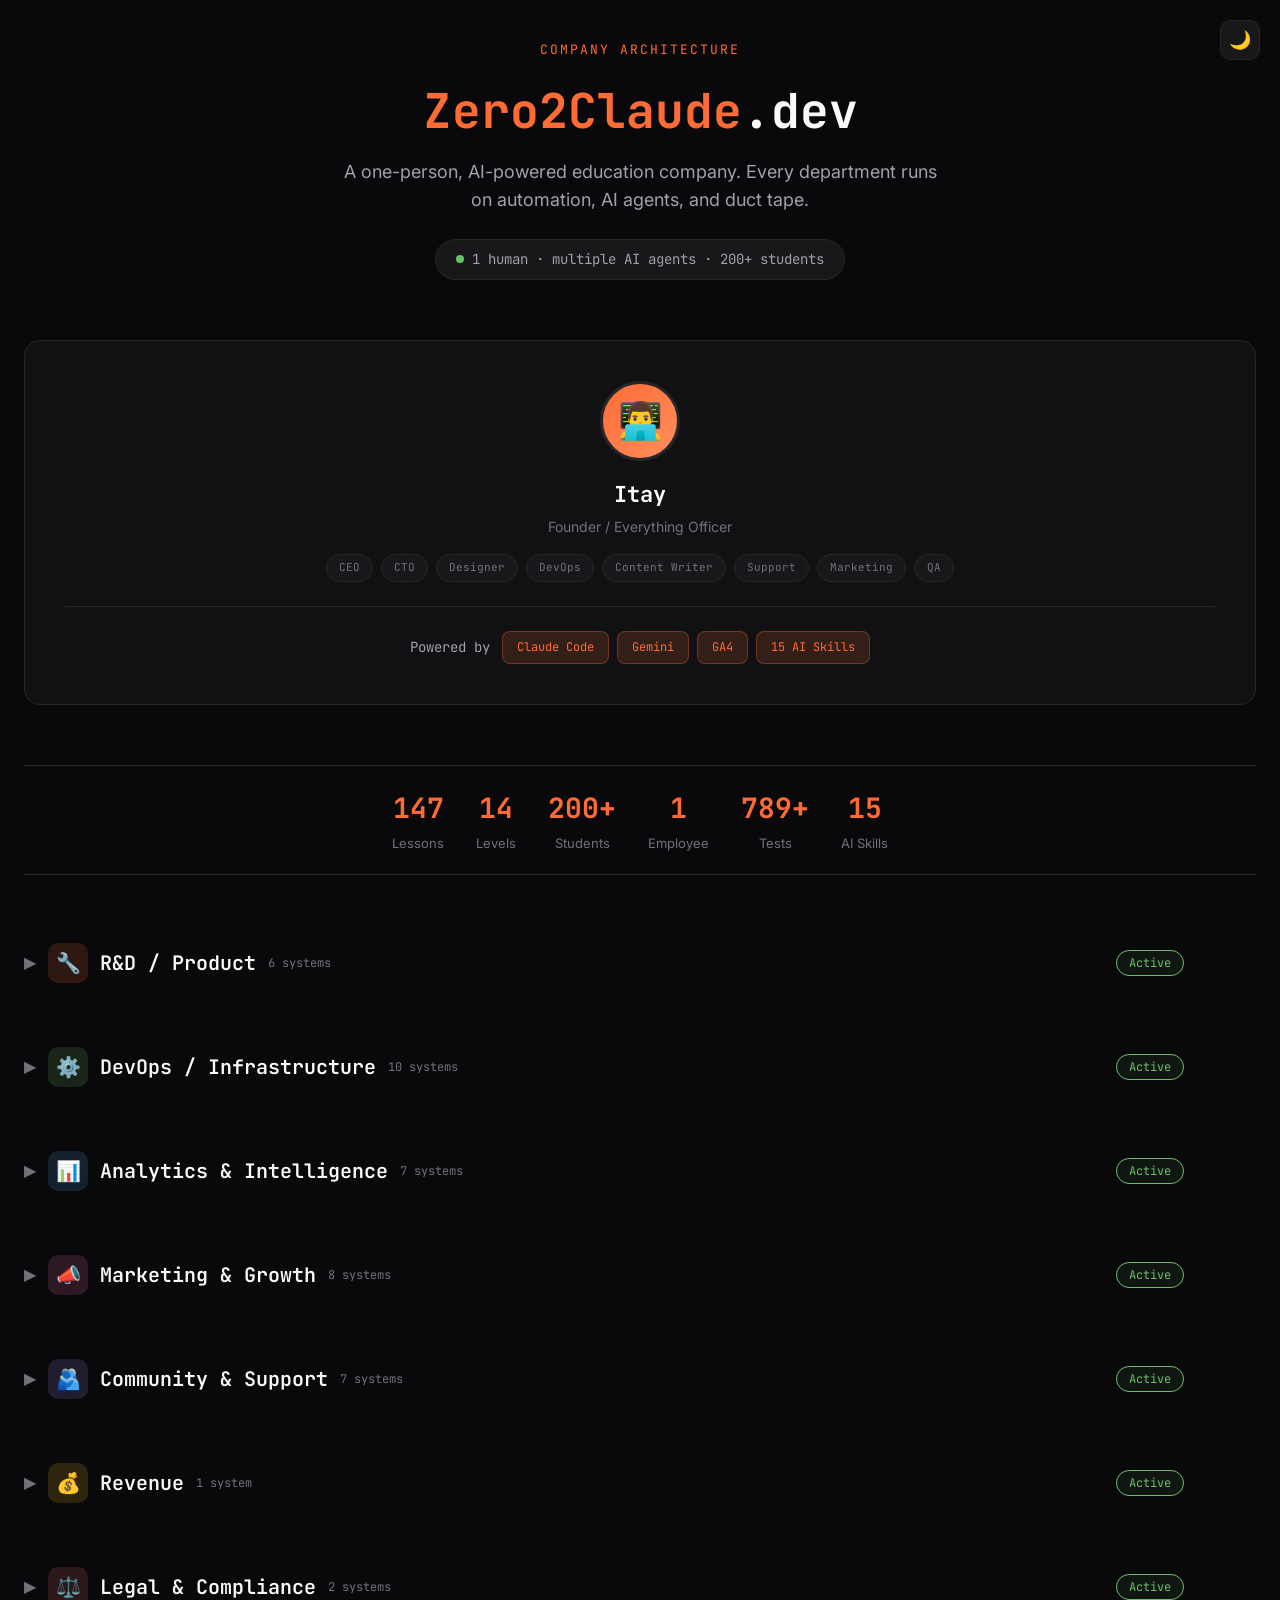
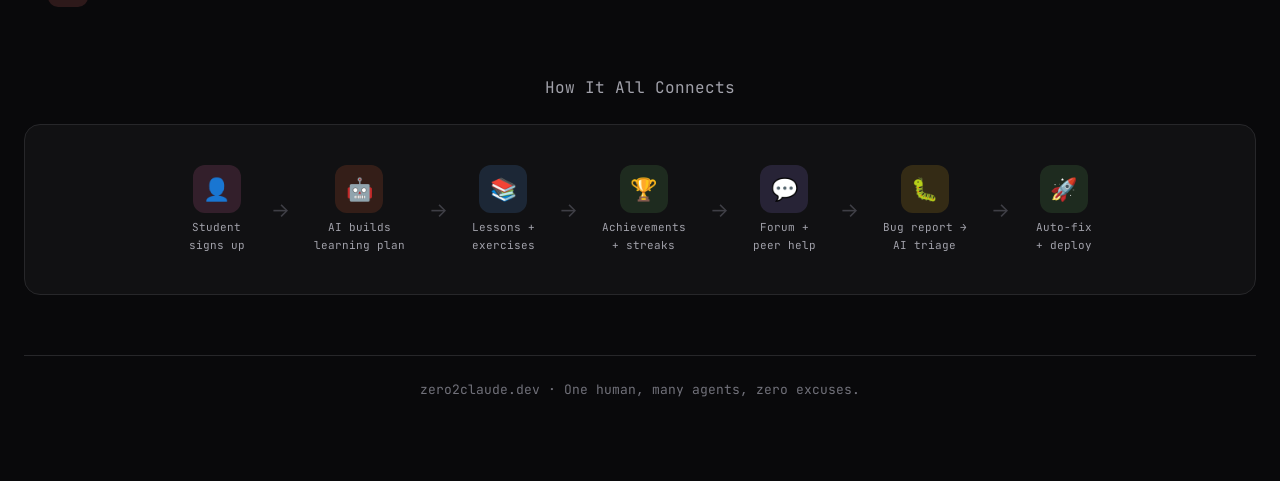
==== index.html @ 2f243360 "Add social share OG image and meta tags 1200x630 dark-themed OG image showing company stats (147 les" ====
<!DOCTYPE html>
<html lang="en">
<head>
<meta charset="UTF-8">
<meta name="viewport" content="width=device-width, initial-scale=1.0">
<title>Zero2Claude — One-Man AI Company</title>
<meta name="description" content="A one-person, AI-powered education company. 7 departments, 15 AI skills, 147 lessons, 200+ students — all run by one human and multiple AI agents.">

<!-- Open Graph -->
<meta property="og:type" content="website">
<meta property="og:title" content="Zero2Claude.dev — One-Man AI Company">
<meta property="og:description" content="7 departments, 15 AI skills, 147 lessons, 200+ students — all run by one human and multiple AI agents.">
<meta property="og:image" content="https://team.zero2claude.dev/shared/og-image.png">
<meta property="og:url" content="https://team.zero2claude.dev">

<!-- Twitter Card -->
<meta name="twitter:card" content="summary_large_image">
<meta name="twitter:title" content="Zero2Claude.dev — One-Man AI Company">
<meta name="twitter:description" content="7 departments, 15 AI skills, 147 lessons, 200+ students — all run by one human and multiple AI agents.">
<meta name="twitter:image" content="https://team.zero2claude.dev/shared/og-image.png">
<link rel="stylesheet" href="shared/style.css">
<style>
  /* ── Header ── */
  .header {
    text-align: center;
    margin-bottom: 60px;
  }

  .header-label {
    font-family: 'JetBrains Mono', monospace;
    font-size: 13px;
    color: var(--orange);
    letter-spacing: 2px;
    text-transform: uppercase;
    margin-bottom: 12px;
  }

  .header h1 {
    font-family: 'JetBrains Mono', monospace;
    font-size: clamp(28px, 5vw, 48px);
    font-weight: 700;
    margin-bottom: 8px;
  }

  .header h1 span { color: var(--orange); }

  .header .subtitle {
    font-size: 18px;
    color: var(--text-muted);
    max-width: 600px;
    margin: 0 auto 24px;
  }

  .header .tagline {
    display: inline-flex;
    align-items: center;
    gap: 8px;
    background: var(--card);
    border: 1px solid var(--border);
    border-radius: 100px;
    padding: 8px 20px;
    font-family: 'JetBrains Mono', monospace;
    font-size: 14px;
    color: var(--text-muted);
  }

  .header .tagline .dot {
    width: 8px;
    height: 8px;
    border-radius: 50%;
    background: var(--green);
    animation: pulse-dot 2s ease-in-out infinite;
  }

  @keyframes pulse-dot {
    0%, 100% { opacity: 1; }
    50% { opacity: 0.4; }
  }

  /* ── Stats Bar ── */
  .stats-bar {
    display: flex;
    justify-content: center;
    gap: 32px;
    flex-wrap: wrap;
    margin-bottom: 60px;
    padding: 20px 0;
    border-top: 1px solid var(--border);
    border-bottom: 1px solid var(--border);
  }

  .stat { text-align: center; }

  .stat-value {
    font-family: 'JetBrains Mono', monospace;
    font-size: 28px;
    font-weight: 700;
    color: var(--orange);
  }

  .stat-label {
    font-size: 13px;
    color: var(--text-dim);
    margin-top: 2px;
  }

  /* ── Org Sections ── */
  .org-section { margin-bottom: 48px; }

  .section-header {
    display: flex;
    align-items: center;
    gap: 12px;
    margin-bottom: 0;
    text-decoration: none;
    color: inherit;
    padding: 8px 12px;
    margin-left: -12px;
    margin-right: -12px;
    border-radius: 12px;
    transition: background 0.2s;
    cursor: pointer;
    user-select: none;
    border: none;
    background: none;
    font-size: inherit;
    width: calc(100% + 24px);
    text-align: left;
  }

  .section-header:hover { background: var(--surface); }

  .section-header[aria-expanded="true"] { margin-bottom: 20px; }

  .section-icon {
    width: 40px;
    height: 40px;
    border-radius: 10px;
    display: flex;
    align-items: center;
    justify-content: center;
    font-size: 20px;
    flex-shrink: 0;
  }

  .section-title {
    font-family: 'JetBrains Mono', monospace;
    font-size: 20px;
    font-weight: 600;
    color: var(--text);
  }

  .section-chevron {
    font-size: 16px;
    color: var(--text-dim);
    transition: transform 0.25s ease;
    flex-shrink: 0;
  }

  .section-header[aria-expanded="true"] .section-chevron {
    transform: rotate(90deg);
  }

  .section-link {
    font-size: 12px;
    color: var(--text-dim);
    opacity: 0;
    transition: opacity 0.2s;
    text-decoration: none;
    font-family: 'JetBrains Mono', monospace;
    padding: 2px 8px;
    border-radius: 4px;
    border: 1px solid var(--border);
    flex-shrink: 0;
  }

  .section-header:hover .section-link { opacity: 1; }
  .section-link:hover { border-color: var(--border-light); color: var(--text-muted); }

  .section-status {
    margin-left: auto;
    font-size: 12px;
    font-family: 'JetBrains Mono', monospace;
    padding: 4px 12px;
    border-radius: 100px;
    border: 1px solid;
    flex-shrink: 0;
  }

  .section-count {
    font-family: 'JetBrains Mono', monospace;
    font-size: 12px;
    color: var(--text-dim);
    flex-shrink: 0;
  }

  /* ── Collapse Animation ── */
  .section-body {
    overflow: hidden;
    transition: max-height 0.35s ease, opacity 0.25s ease;
    max-height: 3000px;
    opacity: 1;
  }

  .section-body.collapsed {
    max-height: 0;
    opacity: 0;
  }

  /* ── Theme Toggle ── */
  .theme-toggle {
    position: fixed;
    top: 20px;
    right: 20px;
    width: 40px;
    height: 40px;
    border-radius: 10px;
    border: 1px solid var(--border);
    background: var(--card);
    color: var(--text-muted);
    font-size: 18px;
    cursor: pointer;
    display: flex;
    align-items: center;
    justify-content: center;
    transition: border-color 0.2s, background 0.2s;
    z-index: 100;
  }

  .theme-toggle:hover {
    border-color: var(--border-light);
    background: var(--card-hover);
  }

  /* ── Flow Diagram ── */
  .flow-section { margin: 60px 0; }

  .flow-title {
    font-family: 'JetBrains Mono', monospace;
    font-size: 16px;
    color: var(--text-muted);
    text-align: center;
    margin-bottom: 24px;
  }

  .flow-diagram {
    display: flex;
    align-items: center;
    justify-content: center;
    gap: 0;
    flex-wrap: wrap;
    padding: 24px;
    background: var(--surface);
    border: 1px solid var(--border);
    border-radius: 16px;
  }

  .flow-node {
    display: flex;
    flex-direction: column;
    align-items: center;
    gap: 6px;
    padding: 16px 20px;
    min-width: 100px;
  }

  .flow-node-icon {
    width: 48px;
    height: 48px;
    border-radius: 12px;
    display: flex;
    align-items: center;
    justify-content: center;
    font-size: 22px;
  }

  .flow-node-label {
    font-family: 'JetBrains Mono', monospace;
    font-size: 11px;
    color: var(--text-muted);
    text-align: center;
  }

  .flow-arrow {
    font-size: 20px;
    color: var(--border-light);
    padding: 0 4px;
  }

  /* ── CEO Section ── */
  .ceo-section {
    text-align: center;
    margin-bottom: 60px;
    padding: 40px;
    background: var(--surface);
    border: 1px solid var(--border);
    border-radius: 16px;
    position: relative;
  }

  .ceo-avatar {
    width: 80px;
    height: 80px;
    border-radius: 50%;
    background: linear-gradient(135deg, var(--orange), #FF8F5E);
    display: flex;
    align-items: center;
    justify-content: center;
    font-size: 36px;
    margin: 0 auto 16px;
    border: 3px solid var(--border);
  }

  .ceo-name {
    font-family: 'JetBrains Mono', monospace;
    font-size: 22px;
    font-weight: 700;
    margin-bottom: 4px;
  }

  .ceo-roles {
    display: flex;
    flex-wrap: wrap;
    justify-content: center;
    gap: 8px;
    margin-top: 16px;
  }

  .ceo-role {
    font-family: 'JetBrains Mono', monospace;
    font-size: 11px;
    padding: 4px 12px;
    border-radius: 100px;
    border: 1px solid var(--border);
    color: var(--text-dim);
    background: var(--card);
  }

  .ceo-plus {
    display: flex;
    align-items: center;
    justify-content: center;
    gap: 12px;
    margin-top: 24px;
    padding-top: 24px;
    border-top: 1px solid var(--border);
  }

  .ceo-plus-label {
    font-family: 'JetBrains Mono', monospace;
    font-size: 14px;
    color: var(--text-muted);
  }

  .ai-stack { display: flex; gap: 8px; }

  .ai-chip {
    font-family: 'JetBrains Mono', monospace;
    font-size: 12px;
    padding: 6px 14px;
    border-radius: 8px;
    background: var(--orange-glow);
    color: var(--orange);
    border: 1px solid rgba(255, 107, 53, 0.3);
  }

  /* ── Responsive ── */
  @media (max-width: 640px) {
    .container { padding: 24px 16px 60px; }
    .stats-bar { gap: 20px; }
    .stat-value { font-size: 22px; }
    .flow-diagram { flex-direction: column; }
    .flow-arrow { transform: rotate(90deg); }
    .ceo-roles { gap: 6px; }
  }
</style>
</head>
<body>
<button class="theme-toggle" id="themeToggle" title="Toggle light/dark mode">🌙</button>
<div class="container">

  <!-- Header -->
  <div class="header">
    <div class="header-label">Company Architecture</div>
    <h1><span>Zero2Claude</span>.dev</h1>
    <p class="subtitle">A one-person, AI-powered education company. Every department runs on automation, AI agents, and duct tape.</p>
    <div class="tagline">
      <span class="dot"></span>
      1 human &middot; multiple AI agents &middot; 200+ students
    </div>
  </div>

  <!-- CEO -->
  <div class="ceo-section">
    <div class="ceo-avatar">👨‍💻</div>
    <div class="ceo-name">Itay</div>
    <div style="color: var(--text-dim); font-size: 14px;">Founder / Everything Officer</div>
    <div class="ceo-roles">
      <span class="ceo-role">CEO</span>
      <span class="ceo-role">CTO</span>
      <span class="ceo-role">Designer</span>
      <span class="ceo-role">DevOps</span>
      <span class="ceo-role">Content Writer</span>
      <span class="ceo-role">Support</span>
      <span class="ceo-role">Marketing</span>
      <span class="ceo-role">QA</span>
    </div>
    <div class="ceo-plus">
      <span class="ceo-plus-label">Powered by</span>
      <div class="ai-stack">
        <span class="ai-chip">Claude Code</span>
        <span class="ai-chip">Gemini</span>
        <span class="ai-chip">GA4</span>
        <span class="ai-chip">15 AI Skills</span>
      </div>
    </div>
  </div>

  <!-- Stats -->
  <div class="stats-bar">
    <div class="stat">
      <div class="stat-value">147</div>
      <div class="stat-label">Lessons</div>
    </div>
    <div class="stat">
      <div class="stat-value">14</div>
      <div class="stat-label">Levels</div>
    </div>
    <div class="stat">
      <div class="stat-value">200+</div>
      <div class="stat-label">Students</div>
    </div>
    <div class="stat">
      <div class="stat-value">1</div>
      <div class="stat-label">Employee</div>
    </div>
    <div class="stat">
      <div class="stat-value">789+</div>
      <div class="stat-label">Tests</div>
    </div>
    <div class="stat">
      <div class="stat-value">15</div>
      <div class="stat-label">AI Skills</div>
    </div>
  </div>

  <!-- ═══════════════════════════════════════ -->
  <!-- R&D / Product -->
  <!-- ═══════════════════════════════════════ -->
  <div class="org-section">
    <button class="section-header" aria-expanded="false" data-target="rnd-body">
      <span class="section-chevron">&#9654;</span>
      <div class="section-icon" style="background: var(--orange-glow);">🔧</div>
      <div class="section-title">R&D / Product</div>
      <span class="section-count">6 systems</span>
      <span class="section-status status-active">Active</span>
      <a href="rnd/" class="section-link" onclick="event.stopPropagation()">Open &rarr;</a>
    </button>
    <div class="section-body collapsed" id="rnd-body">
    <div class="cards">
      <div class="card">
        <div class="card-header">
          <span class="card-emoji">📚</span>
          <span class="card-name">Curriculum Engine</span>
          <span class="card-badge badge-manual">Manual + AI</span>
        </div>
        <div class="card-desc">147 lessons across 14 levels. JSON-driven content with 10 interactive section types. Content authored manually, structured by AI.</div>
        <div class="card-stack">
          <span class="chip">React 18</span>
          <span class="chip">TypeScript</span>
          <span class="chip">Vite</span>
        </div>
      </div>
      <div class="card">
        <div class="card-header">
          <span class="card-emoji">🤖</span>
          <span class="card-name">AI Onboarding</span>
          <span class="card-badge badge-ai">AI</span>
        </div>
        <div class="card-desc">Personalized learning plans generated by Claude or Gemini. Students describe their background, AI builds a custom path through the curriculum.</div>
        <div class="card-stack">
          <span class="chip">Anthropic API</span>
          <span class="chip">Gemini API</span>
        </div>
      </div>
      <div class="card">
        <div class="card-header">
          <span class="card-emoji">🎨</span>
          <span class="card-name">AI Palette Generator</span>
          <span class="card-badge badge-ai">AI</span>
        </div>
        <div class="card-desc">Admin describes a theme, AI generates a full 14-token color palette for both dark and light modes. Stored in DB, selectable by users.</div>
        <div class="card-stack">
          <span class="chip">Anthropic</span>
          <span class="chip">Gemini</span>
        </div>
      </div>
      <div class="card">
        <div class="card-header">
          <span class="card-emoji">🗣️</span>
          <span class="card-name">Text-to-Speech</span>
          <span class="card-badge badge-auto">Auto</span>
        </div>
        <div class="card-desc">Browser SpeechSynthesis reads lesson content aloud. Admin-configurable voice, rate, pitch. Zero backend cost.</div>
        <div class="card-stack">
          <span class="chip">Web Speech API</span>
        </div>
      </div>
      <div class="card">
        <div class="card-header">
          <span class="card-emoji">💬</span>
          <span class="card-name">Community Forum</span>
          <span class="card-badge badge-auto">Auto-moderated</span>
        </div>
        <div class="card-desc">Discussion categories, threads, replies, voting, full-text search, image attachments. Content moderation pipeline on all user input.</div>
        <div class="card-stack">
          <span class="chip">PostgreSQL tsvector</span>
          <span class="chip">Socket.IO</span>
        </div>
      </div>
      <div class="card">
        <div class="card-header">
          <span class="card-emoji">🤝</span>
          <span class="card-name">Peer Help</span>
          <span class="card-badge badge-auto">Auto-moderated</span>
        </div>
        <div class="card-desc">Real-time help system. Students request help on specific lessons, peers respond via Socket.IO chat. Dual moderation pipeline.</div>
        <div class="card-stack">
          <span class="chip">Socket.IO</span>
          <span class="chip">Content Moderation</span>
        </div>
      </div>
    </div>
    </div>
  </div>

  <!-- ═══════════════════════════════════════ -->
  <!-- DevOps / Infrastructure -->
  <!-- ═══════════════════════════════════════ -->
  <div class="org-section">
    <button class="section-header" aria-expanded="false" data-target="devops-body">
      <span class="section-chevron">&#9654;</span>
      <div class="section-icon" style="background: rgba(106, 191, 105, 0.15);">⚙️</div>
      <div class="section-title">DevOps / Infrastructure</div>
      <span class="section-count">10 systems</span>
      <span class="section-status status-active">Active</span>
      <a href="devops/" class="section-link" onclick="event.stopPropagation()">Open &rarr;</a>
    </button>
    <div class="section-body collapsed" id="devops-body">
    <div class="cards">
      <div class="card">
        <div class="card-header">
          <span class="card-emoji">🚀</span>
          <span class="card-name">Auto-Deploy Pipeline</span>
          <span class="card-badge badge-auto">Auto</span>
        </div>
        <div class="card-desc">Push to main auto-deploys frontend (static CDN) and backend (web service). Feature branches deploy to staging on Render.</div>
        <div class="card-stack">
          <span class="chip">Render</span>
          <span class="chip">Git push</span>
        </div>
      </div>
      <div class="card">
        <div class="card-header">
          <span class="card-emoji">🔍</span>
          <span class="card-name">Triage Agent</span>
          <span class="card-badge badge-ai">AI Agent</span>
        </div>
        <div class="card-desc">Autonomous agent polls GitHub issues hourly. Spawns Claude Code to investigate bugs, creates fix branches + draft PRs, closes invalid issues.</div>
        <div class="card-stack">
          <span class="chip">Claude Agent SDK</span>
          <span class="chip">launchd</span>
          <span class="chip">GitHub API</span>
        </div>
      </div>
      <div class="card">
        <div class="card-header">
          <span class="card-emoji">🛡️</span>
          <span class="card-name">Maintenance Detection</span>
          <span class="card-badge badge-auto">Auto</span>
        </div>
        <div class="card-desc">4-state health machine (healthy/suspicious/down/recovering). Heartbeat polling, exponential backoff, auto-recovery confirmation.</div>
        <div class="card-stack">
          <span class="chip">State Machine</span>
          <span class="chip">Admin Toggle</span>
        </div>
      </div>
      <div class="card">
        <div class="card-header">
          <span class="card-emoji">🧪</span>
          <span class="card-name">Test Suite</span>
          <span class="card-badge badge-auto">CI</span>
        </div>
        <div class="card-desc">789+ tests across frontend (Vitest/jsdom) and backend (supertest). Lesson validation, components, API endpoints, forum, admin.</div>
        <div class="card-stack">
          <span class="chip">Vitest</span>
          <span class="chip">supertest</span>
        </div>
      </div>
      <div class="card">
        <div class="card-header">
          <span class="card-emoji">🔐</span>
          <span class="card-name">Security Layer</span>
          <span class="card-badge badge-auto">Auto</span>
        </div>
        <div class="card-desc">Prompt injection guards, HTML sanitization, content moderation (profanity + link spam), CSS validation, input size limits via Zod.</div>
        <div class="card-stack">
          <span class="chip">Zod</span>
          <span class="chip">sanitizeForPrompt</span>
          <span class="chip">moderateContent</span>
        </div>
      </div>
      <div class="card">
        <div class="card-header">
          <span class="card-emoji">🩺</span>
          <span class="card-name">Status Check Agent</span>
          <span class="card-badge badge-ai">AI Skill</span>
        </div>
        <div class="card-desc">Quick 10-second production health probe. Curl-based endpoint checks, error count, last deploy status. Traffic light verdict.</div>
        <div class="card-stack">
          <span class="chip">/devops-status</span>
          <span class="chip">Quick</span>
          <span class="chip">Probes</span>
        </div>
      </div>
      <div class="card">
        <div class="card-header">
          <span class="card-emoji">🚑</span>
          <span class="card-name">Incident Agent</span>
          <span class="card-badge badge-ai">AI Skill</span>
        </div>
        <div class="card-desc">Traces production errors from logs through code to root cause. Classifies severity, identifies the breaking commit, proposes or implements fixes.</div>
        <div class="card-stack">
          <span class="chip">/devops-incident</span>
          <span class="chip">--fix</span>
          <span class="chip">Root cause</span>
        </div>
      </div>
      <div class="card">
        <div class="card-header">
          <span class="card-emoji">📦</span>
          <span class="card-name">Deploy Agent</span>
          <span class="card-badge badge-ai">AI Skill</span>
        </div>
        <div class="card-desc">Pre-deploy safety checklist, post-deploy verification, and rollback guidance. Checks tests, schema migrations, env vars, and breaking changes.</div>
        <div class="card-stack">
          <span class="chip">/devops-deploy</span>
          <span class="chip">Checklist</span>
          <span class="chip">Rollback</span>
        </div>
      </div>
      <div class="card" style="border-style: dashed;">
        <div class="card-header">
          <span class="card-emoji">🚨</span>
          <span class="card-name">Error Monitoring</span>
          <span class="card-badge badge-todo">Missing</span>
        </div>
        <div class="card-desc">No Sentry or equivalent. Frontend crashes in production go undetected unless a student reports via forum or GitHub issue.</div>
        <div class="card-stack">
          <span class="chip">Sentry?</span>
          <span class="chip">LogRocket?</span>
        </div>
      </div>
      <div class="card" style="border-style: dashed;">
        <div class="card-header">
          <span class="card-emoji">📡</span>
          <span class="card-name">Uptime Monitoring</span>
          <span class="card-badge badge-todo">Missing</span>
        </div>
        <div class="card-desc">No external uptime monitor. Maintenance page detects outages reactively. No proactive alerts, no status page.</div>
        <div class="card-stack">
          <span class="chip">UptimeRobot?</span>
          <span class="chip">Checkly?</span>
        </div>
      </div>
    </div>
    </div>
  </div>

  <!-- ═══════════════════════════════════════ -->
  <!-- Analytics & Intelligence -->
  <!-- ═══════════════════════════════════════ -->
  <div class="org-section">
    <button class="section-header" aria-expanded="false" data-target="analytics-body">
      <span class="section-chevron">&#9654;</span>
      <div class="section-icon" style="background: rgba(96, 165, 250, 0.15);">📊</div>
      <div class="section-title">Analytics & Intelligence</div>
      <span class="section-count">7 systems</span>
      <span class="section-status status-active">Active</span>
      <a href="analytics/" class="section-link" onclick="event.stopPropagation()">Open &rarr;</a>
    </button>
    <div class="section-body collapsed" id="analytics-body">
    <div class="cards">
      <div class="card">
        <div class="card-header">
          <span class="card-emoji">📈</span>
          <span class="card-name">Google Analytics 4</span>
          <span class="card-badge badge-auto">Auto</span>
        </div>
        <div class="card-desc">Page views, forum events (thread create, reply, vote, search), custom GTM tags/triggers. Traffic-level analytics.</div>
        <div class="card-stack">
          <span class="chip">GA4</span>
          <span class="chip">GTM</span>
          <span class="chip">dataLayer</span>
        </div>
      </div>
      <div class="card">
        <div class="card-header">
          <span class="card-emoji">🏆</span>
          <span class="card-name">Achievement Tracking</span>
          <span class="card-badge badge-auto">Auto</span>
        </div>
        <div class="card-desc">16 server-computed achievements (milestones, streaks, speed). Toast notifications on unlock. Progress stats on dashboard.</div>
        <div class="card-stack">
          <span class="chip">PostgreSQL</span>
          <span class="chip">Server-side</span>
        </div>
      </div>
      <div class="card">
        <div class="card-header">
          <span class="card-emoji">📋</span>
          <span class="card-name">Admin Dashboard</span>
          <span class="card-badge badge-manual">Manual</span>
        </div>
        <div class="card-desc">Student list, progress stats, lesson management, AI onboarding usage, provider stats. Operational visibility.</div>
        <div class="card-stack">
          <span class="chip">React</span>
          <span class="chip">Admin API</span>
        </div>
      </div>
      <div class="card">
        <div class="card-header">
          <span class="card-emoji">📊</span>
          <span class="card-name">Report Agent</span>
          <span class="card-badge badge-ai">AI Skill</span>
        </div>
        <div class="card-desc">Generates student metrics reports by querying production PostgreSQL. Progress rates, retention, streaks, forum activity, AI onboarding adoption.</div>
        <div class="card-stack">
          <span class="chip">/analytics-report</span>
          <span class="chip">SQL</span>
          <span class="chip">Weekly</span>
        </div>
      </div>
      <div class="card">
        <div class="card-header">
          <span class="card-emoji">🔎</span>
          <span class="card-name">GA4 Audit Agent</span>
          <span class="card-badge badge-ai">AI Skill</span>
        </div>
        <div class="card-desc">Audits GA4 event tracking across codebase vs GTM container. Identifies orphaned events, generates event catalog, syncs GTM config.</div>
        <div class="card-stack">
          <span class="chip">/analytics-ga4</span>
          <span class="chip">GTM</span>
          <span class="chip">Audit</span>
        </div>
      </div>
      <div class="card" style="border-style: dashed;">
        <div class="card-header">
          <span class="card-emoji">🔬</span>
          <span class="card-name">Product Analytics</span>
          <span class="card-badge badge-todo">Missing</span>
        </div>
        <div class="card-desc">No funnel analysis, no cohort tracking, no drop-off detection. Can't answer "where do students stop?" GA4 is weak for product behavior.</div>
        <div class="card-stack">
          <span class="chip">PostHog?</span>
          <span class="chip">Mixpanel?</span>
        </div>
      </div>
      <div class="card" style="border-style: dashed;">
        <div class="card-header">
          <span class="card-emoji">🧪</span>
          <span class="card-name">A/B Testing</span>
          <span class="card-badge badge-todo">Missing</span>
        </div>
        <div class="card-desc">No framework for testing onboarding flows, lesson formats, or engagement experiments.</div>
        <div class="card-stack">
          <span class="chip">PostHog?</span>
          <span class="chip">GrowthBook?</span>
        </div>
      </div>
    </div>
    </div>
  </div>

  <!-- ═══════════════════════════════════════ -->
  <!-- Marketing & Growth -->
  <!-- ═══════════════════════════════════════ -->
  <div class="org-section">
    <button class="section-header" aria-expanded="false" data-target="marketing-body">
      <span class="section-chevron">&#9654;</span>
      <div class="section-icon" style="background: rgba(244, 114, 182, 0.15);">📣</div>
      <div class="section-title">Marketing & Growth</div>
      <span class="section-count">8 systems</span>
      <span class="section-status status-active">Active</span>
      <a href="marketing/" class="section-link" onclick="event.stopPropagation()">Open &rarr;</a>
    </button>
    <div class="section-body collapsed" id="marketing-body">
    <div class="cards">
      <div class="card">
        <div class="card-header">
          <span class="card-emoji">🌐</span>
          <span class="card-name">Landing Page</span>
          <span class="card-badge badge-ai">AI-Managed</span>
        </div>
        <div class="card-desc">about.zero2claude.dev — static marketing site with level overview, feature highlights, and registration CTA.</div>
        <div class="card-stack">
          <span class="chip">HTML/CSS/JS</span>
          <span class="chip">Render Static</span>
        </div>
      </div>
      <div class="card">
        <div class="card-header">
          <span class="card-emoji">🐦</span>
          <span class="card-name">Social Channels</span>
          <span class="card-badge badge-ai">AI-Drafted</span>
        </div>
        <div class="card-desc">LinkedIn and Twitter/X presence. Manual posting, no automation, no scheduling tool.</div>
        <div class="card-stack">
          <span class="chip">LinkedIn</span>
          <span class="chip">Twitter/X</span>
        </div>
      </div>
      <div class="card">
        <div class="card-header">
          <span class="card-emoji">🔍</span>
          <span class="card-name">SEO Agent</span>
          <span class="card-badge badge-ai">AI Skill</span>
        </div>
        <div class="card-desc">Generates sitemap.xml, meta tags, and static blog posts for organic search. Targets high-intent queries like 'what is a terminal' and 'how to use Claude Code'.</div>
        <div class="card-stack">
          <span class="chip">/marketing-seo</span>
          <span class="chip">Blog</span>
          <span class="chip">Sitemap</span>
        </div>
      </div>
      <div class="card">
        <div class="card-header">
          <span class="card-emoji">✉️</span>
          <span class="card-name">Email Agent</span>
          <span class="card-badge badge-ai">AI Skill</span>
        </div>
        <div class="card-desc">Resend-powered email campaigns: welcome drip sequences, streak reminders, re-engagement flows, and feature announcements.</div>
        <div class="card-stack">
          <span class="chip">/marketing-email</span>
          <span class="chip">Resend</span>
          <span class="chip">Drip</span>
        </div>
      </div>
      <div class="card" style="border-style: dashed;">
        <div class="card-header">
          <span class="card-emoji">✉️</span>
          <span class="card-name">Email Marketing</span>
          <span class="card-badge badge-todo">Missing</span>
        </div>
        <div class="card-desc">Collect emails at registration but never email students. No drip campaigns, no re-engagement, no streak reminders, no notifications.</div>
        <div class="card-stack">
          <span class="chip">Resend?</span>
          <span class="chip">Loops?</span>
        </div>
      </div>
      <div class="card" style="border-style: dashed;">
        <div class="card-header">
          <span class="card-emoji">🔍</span>
          <span class="card-name">SEO</span>
          <span class="card-badge badge-todo">Missing</span>
        </div>
        <div class="card-desc">No blog, no sitemap.xml, no indexable lesson previews. Organic search traffic is likely near zero.</div>
        <div class="card-stack">
          <span class="chip">Blog?</span>
          <span class="chip">Sitemap?</span>
          <span class="chip">Meta tags?</span>
        </div>
      </div>
      <div class="card" style="border-style: dashed;">
        <div class="card-header">
          <span class="card-emoji">🔗</span>
          <span class="card-name">Referral System</span>
          <span class="card-badge badge-todo">Missing</span>
        </div>
        <div class="card-desc">200 students but no mechanism for them to invite others. No shareable links, no tracking, no incentives.</div>
        <div class="card-stack">
          <span class="chip">Invite links?</span>
        </div>
      </div>
      <div class="card" style="border-style: dashed;">
        <div class="card-header">
          <span class="card-emoji">📹</span>
          <span class="card-name">Content Marketing</span>
          <span class="card-badge badge-todo">Missing</span>
        </div>
        <div class="card-desc">No YouTube, TikTok, or video content. Terminal demos are inherently visual and shareable.</div>
        <div class="card-stack">
          <span class="chip">YouTube?</span>
          <span class="chip">Shorts?</span>
        </div>
      </div>
    </div>
    </div>
  </div>

  <!-- ═══════════════════════════════════════ -->
  <!-- Community & Support -->
  <!-- ═══════════════════════════════════════ -->
  <div class="org-section">
    <button class="section-header" aria-expanded="false" data-target="community-body">
      <span class="section-chevron">&#9654;</span>
      <div class="section-icon" style="background: rgba(167, 139, 250, 0.15);">🫂</div>
      <div class="section-title">Community & Support</div>
      <span class="section-count">7 systems</span>
      <span class="section-status status-active">Active</span>
      <a href="community/" class="section-link" onclick="event.stopPropagation()">Open &rarr;</a>
    </button>
    <div class="section-body collapsed" id="community-body">
    <div class="cards">
      <div class="card">
        <div class="card-header">
          <span class="card-emoji">💬</span>
          <span class="card-name">Forum</span>
          <span class="card-badge badge-auto">Auto-moderated</span>
        </div>
        <div class="card-desc">Built-in community forum with categories, threads, voting, search. Feature requests via genie-themed wish system.</div>
        <div class="card-stack">
          <span class="chip">In-app</span>
        </div>
      </div>
      <div class="card">
        <div class="card-header">
          <span class="card-emoji">🤝</span>
          <span class="card-name">Peer Help</span>
          <span class="card-badge badge-auto">Auto</span>
        </div>
        <div class="card-desc">Real-time lesson-specific help. Students help each other via Socket.IO chat.</div>
        <div class="card-stack">
          <span class="chip">Socket.IO</span>
        </div>
      </div>
      <div class="card">
        <div class="card-header">
          <span class="card-emoji">🐛</span>
          <span class="card-name">Bug Reports</span>
          <span class="card-badge badge-ai">AI-triaged</span>
        </div>
        <div class="card-desc">Students report bugs in-app, creates GitHub Issues. Triage agent investigates, auto-fixes, emails reporter with updates.</div>
        <div class="card-stack">
          <span class="chip">GitHub Issues</span>
          <span class="chip">Claude Agent</span>
        </div>
      </div>
      <div class="card">
        <div class="card-header">
          <span class="card-emoji">🛡️</span>
          <span class="card-name">Moderation Agent</span>
          <span class="card-badge badge-ai">AI Skill</span>
        </div>
        <div class="card-desc">Reviews recent forum content for edge cases that bypass automated filters. Audits moderation rules, reports rejection rates and flagged users.</div>
        <div class="card-stack">
          <span class="chip">/community-moderate</span>
          <span class="chip">Review</span>
          <span class="chip">Audit</span>
        </div>
      </div>
      <div class="card">
        <div class="card-header">
          <span class="card-emoji">📈</span>
          <span class="card-name">Engagement Agent</span>
          <span class="card-badge badge-ai">AI Skill</span>
        </div>
        <div class="card-desc">Community health dashboard: post velocity, reply ratios, top contributors, unanswered threads. Analyzes feature requests by vote rank and theme.</div>
        <div class="card-stack">
          <span class="chip">/community-engage</span>
          <span class="chip">Health</span>
          <span class="chip">Ideas</span>
        </div>
      </div>
      <div class="card" style="border-style: dashed;">
        <div class="card-header">
          <span class="card-emoji">🎓</span>
          <span class="card-name">Certificates</span>
          <span class="card-badge badge-todo">Missing</span>
        </div>
        <div class="card-desc">No completion certificates. Students can't share achievements on LinkedIn. Free marketing left on the table.</div>
        <div class="card-stack">
          <span class="chip">PDF generation?</span>
        </div>
      </div>
      <div class="card" style="border-style: dashed;">
        <div class="card-header">
          <span class="card-emoji">⭐</span>
          <span class="card-name">Testimonials</span>
          <span class="card-badge badge-todo">Missing</span>
        </div>
        <div class="card-desc">200 students but no visible reviews or success stories. No social proof on the landing page.</div>
        <div class="card-stack">
          <span class="chip">Landing page?</span>
        </div>
      </div>
    </div>
    </div>
  </div>

  <!-- ═══════════════════════════════════════ -->
  <!-- Revenue -->
  <!-- ═══════════════════════════════════════ -->
  <div class="org-section">
    <button class="section-header" aria-expanded="false" data-target="revenue-body">
      <span class="section-chevron">&#9654;</span>
      <div class="section-icon" style="background: rgba(251, 191, 36, 0.15);">💰</div>
      <div class="section-title">Revenue</div>
      <span class="section-count">1 system</span>
      <span class="section-status status-active">Active</span>
      <a href="revenue/" class="section-link" onclick="event.stopPropagation()">Open &rarr;</a>
    </button>
    <div class="section-body collapsed" id="revenue-body">
    <div class="cards">
      <div class="card">
        <div class="card-header">
          <span class="card-emoji">☕</span>
          <span class="card-name">Buy Me a Coffee</span>
          <span class="card-badge badge-ai">AI Skill</span>
        </div>
        <div class="card-desc">AI skill handles Buy Me a Coffee integration — CTA placement at milestones, dashboard widget, landing page support section. Non-intrusive, never guilt-driven.</div>
        <div class="card-stack">
          <span class="chip">/revenue-donations</span>
          <span class="chip">BMC / Ko-fi</span>
          <span class="chip">Milestone CTAs</span>
        </div>
      </div>
    </div>
    </div>
  </div>

  <!-- ═══════════════════════════════════════ -->
  <!-- Legal -->
  <!-- ═══════════════════════════════════════ -->
  <div class="org-section">
    <button class="section-header" aria-expanded="false" data-target="legal-body">
      <span class="section-chevron">&#9654;</span>
      <div class="section-icon" style="background: rgba(248, 113, 113, 0.15);">⚖️</div>
      <div class="section-title">Legal & Compliance</div>
      <span class="section-count">2 systems</span>
      <span class="section-status status-active">Active</span>
      <a href="legal/" class="section-link" onclick="event.stopPropagation()">Open &rarr;</a>
    </button>
    <div class="section-body collapsed" id="legal-body">
    <div class="cards">
      <div class="card">
        <div class="card-header">
          <span class="card-emoji">📄</span>
          <span class="card-name">Terms of Service</span>
          <span class="card-badge badge-auto">Active</span>
        </div>
        <div class="card-desc">11 sections covering accounts, UGC, acceptable use, AI disclaimers, IP, termination, and liability. Plain language.</div>
        <div class="card-stack">
          <span class="chip">11 sections</span>
          <span class="chip">Mar 2026</span>
        </div>
      </div>
      <div class="card">
        <div class="card-header">
          <span class="card-emoji">🔒</span>
          <span class="card-name">Privacy Policy</span>
          <span class="card-badge badge-auto">Active</span>
        </div>
        <div class="card-desc">10 sections covering data collection, third-party services, cookies, storage, retention, deletion rights, and GDPR.</div>
        <div class="card-stack">
          <span class="chip">10 sections</span>
          <span class="chip">GDPR aware</span>
        </div>
      </div>
    </div>
    </div>
  </div>

  <!-- ═══════════════════════════════════════ -->
  <!-- Data Flow Diagram -->
  <!-- ═══════════════════════════════════════ -->
  <div class="flow-section">
    <div class="flow-title">How It All Connects</div>
    <div class="flow-diagram">
      <div class="flow-node">
        <div class="flow-node-icon" style="background: rgba(244, 114, 182, 0.15);">👤</div>
        <div class="flow-node-label">Student<br>signs up</div>
      </div>
      <div class="flow-arrow">→</div>
      <div class="flow-node">
        <div class="flow-node-icon" style="background: var(--orange-glow);">🤖</div>
        <div class="flow-node-label">AI builds<br>learning plan</div>
      </div>
      <div class="flow-arrow">→</div>
      <div class="flow-node">
        <div class="flow-node-icon" style="background: rgba(96, 165, 250, 0.15);">📚</div>
        <div class="flow-node-label">Lessons +<br>exercises</div>
      </div>
      <div class="flow-arrow">→</div>
      <div class="flow-node">
        <div class="flow-node-icon" style="background: rgba(106, 191, 105, 0.15);">🏆</div>
        <div class="flow-node-label">Achievements<br>+ streaks</div>
      </div>
      <div class="flow-arrow">→</div>
      <div class="flow-node">
        <div class="flow-node-icon" style="background: rgba(167, 139, 250, 0.15);">💬</div>
        <div class="flow-node-label">Forum +<br>peer help</div>
      </div>
      <div class="flow-arrow">→</div>
      <div class="flow-node">
        <div class="flow-node-icon" style="background: rgba(251, 191, 36, 0.15);">🐛</div>
        <div class="flow-node-label">Bug report →<br>AI triage</div>
      </div>
      <div class="flow-arrow">→</div>
      <div class="flow-node">
        <div class="flow-node-icon" style="background: rgba(106, 191, 105, 0.15);">🚀</div>
        <div class="flow-node-label">Auto-fix<br>+ deploy</div>
      </div>
    </div>
  </div>

  <!-- Footer -->
  <div class="footer">
    zero2claude.dev &middot; One human, many agents, zero excuses.
  </div>

</div>
<script>
  // Collapsible sections
  document.querySelectorAll('.section-header[data-target]').forEach(btn => {
    btn.addEventListener('click', () => {
      const body = document.getElementById(btn.dataset.target);
      const expanded = btn.getAttribute('aria-expanded') === 'true';
      btn.setAttribute('aria-expanded', !expanded);
      body.classList.toggle('collapsed', expanded);
    });
  });

  // Theme toggle
  const toggle = document.getElementById('themeToggle');
  const saved = localStorage.getItem('theme');
  if (saved === 'light') {
    document.documentElement.setAttribute('data-theme', 'light');
    toggle.textContent = '\u2600\uFE0F';
  }
  toggle.addEventListener('click', () => {
    const isLight = document.documentElement.getAttribute('data-theme') === 'light';
    if (isLight) {
      document.documentElement.removeAttribute('data-theme');
      toggle.textContent = '\uD83C\uDF19';
      localStorage.setItem('theme', 'dark');
    } else {
      document.documentElement.setAttribute('data-theme', 'light');
      toggle.textContent = '\u2600\uFE0F';
      localStorage.setItem('theme', 'light');
    }
  });
</script>
</body>
</html>
---- shared/style.css ----
@import url('https://fonts.googleapis.com/css2?family=JetBrains+Mono:wght@400;600;700&family=Inter:wght@400;500;600;700&display=swap');

* { margin: 0; padding: 0; box-sizing: border-box; }

:root {
  --void: #09090B;
  --surface: #111113;
  --card: #18181B;
  --card-hover: #1E1E22;
  --border: #27272A;
  --border-light: #3F3F46;
  --text: #FAFAFA;
  --text-muted: #A1A1AA;
  --text-dim: #71717A;
  --orange: #FF6B35;
  --orange-glow: rgba(255, 107, 53, 0.15);
  --green: #6ABF69;
  --blue: #60A5FA;
  --purple: #A78BFA;
  --pink: #F472B6;
  --yellow: #FBBF24;
  --cyan: #22D3EE;
  --red: #F87171;
}

[data-theme="light"] {
  --void: #F8F8FA;
  --surface: #FFFFFF;
  --card: #FFFFFF;
  --card-hover: #F4F4F5;
  --border: #E4E4E7;
  --border-light: #D4D4D8;
  --text: #18181B;
  --text-muted: #52525B;
  --text-dim: #71717A;
  --orange: #E55A2B;
  --orange-glow: rgba(229, 90, 43, 0.1);
  --green: #16A34A;
  --blue: #3B82F6;
  --purple: #8B5CF6;
  --pink: #EC4899;
  --yellow: #CA8A04;
  --cyan: #0891B2;
  --red: #DC2626;
}

body {
  background: var(--void);
  color: var(--text);
  font-family: 'Inter', system-ui, sans-serif;
  line-height: 1.6;
  min-height: 100vh;
}

a { color: inherit; text-decoration: none; }

.container {
  max-width: 1400px;
  margin: 0 auto;
  padding: 40px 24px 80px;
}

/* ── Back Link ── */
.back-link {
  display: inline-flex;
  align-items: center;
  gap: 8px;
  font-family: 'JetBrains Mono', monospace;
  font-size: 13px;
  color: var(--text-dim);
  margin-bottom: 32px;
  padding: 6px 14px;
  border-radius: 8px;
  border: 1px solid var(--border);
  background: var(--card);
  transition: border-color 0.2s, color 0.2s;
}

.back-link:hover {
  border-color: var(--border-light);
  color: var(--text-muted);
}

/* ── Department Header ── */
.dept-header {
  display: flex;
  align-items: center;
  gap: 16px;
  margin-bottom: 12px;
}

.dept-icon {
  width: 56px;
  height: 56px;
  border-radius: 14px;
  display: flex;
  align-items: center;
  justify-content: center;
  font-size: 28px;
  flex-shrink: 0;
}

.dept-title {
  font-family: 'JetBrains Mono', monospace;
  font-size: clamp(24px, 4vw, 36px);
  font-weight: 700;
}

.dept-status {
  margin-left: auto;
  font-size: 12px;
  font-family: 'JetBrains Mono', monospace;
  padding: 6px 16px;
  border-radius: 100px;
  border: 1px solid;
}

.dept-desc {
  font-size: 16px;
  color: var(--text-muted);
  max-width: 700px;
  margin-bottom: 40px;
  line-height: 1.7;
}

/* ── Status Badges ── */
.status-active { color: var(--green); border-color: rgba(106, 191, 105, 0.3); background: rgba(106, 191, 105, 0.08); }
.status-partial { color: var(--yellow); border-color: rgba(251, 191, 36, 0.3); background: rgba(251, 191, 36, 0.08); }
.status-planned { color: var(--text-dim); border-color: var(--border); background: var(--card); }
.status-missing { color: var(--red); border-color: rgba(248, 113, 113, 0.3); background: rgba(248, 113, 113, 0.08); }

/* ── Cards Grid ── */
.cards {
  display: grid;
  grid-template-columns: repeat(auto-fill, minmax(320px, 1fr));
  gap: 16px;
  margin-bottom: 48px;
}

.card {
  background: var(--card);
  border: 1px solid var(--border);
  border-radius: 12px;
  padding: 24px;
  transition: border-color 0.2s, background 0.2s;
  position: relative;
  overflow: hidden;
}

.card:hover {
  border-color: var(--border-light);
  background: var(--card-hover);
}

.card-header {
  display: flex;
  align-items: center;
  gap: 10px;
  margin-bottom: 12px;
}

.card-emoji { font-size: 24px; }

.card-name {
  font-family: 'JetBrains Mono', monospace;
  font-size: 15px;
  font-weight: 600;
}

.card-badge {
  margin-left: auto;
  font-size: 10px;
  font-family: 'JetBrains Mono', monospace;
  padding: 2px 8px;
  border-radius: 100px;
  text-transform: uppercase;
  letter-spacing: 0.5px;
}

.badge-ai { background: var(--orange-glow); color: var(--orange); border: 1px solid rgba(255, 107, 53, 0.3); }
.badge-auto { background: rgba(106, 191, 105, 0.1); color: var(--green); border: 1px solid rgba(106, 191, 105, 0.3); }
.badge-manual { background: rgba(161, 161, 170, 0.1); color: var(--text-dim); border: 1px solid var(--border); }
.badge-todo { background: rgba(248, 113, 113, 0.1); color: var(--red); border: 1px solid rgba(248, 113, 113, 0.3); }

.card-desc {
  font-size: 13px;
  color: var(--text-muted);
  line-height: 1.6;
  margin-bottom: 14px;
}

.card-stack {
  display: flex;
  flex-wrap: wrap;
  gap: 6px;
}

.chip {
  font-family: 'JetBrains Mono', monospace;
  font-size: 11px;
  padding: 2px 8px;
  border-radius: 4px;
  background: var(--surface);
  color: var(--text-dim);
  border: 1px solid var(--border);
}

/* ── Section Divider ── */
.section-label {
  font-family: 'JetBrains Mono', monospace;
  font-size: 13px;
  color: var(--text-dim);
  letter-spacing: 1.5px;
  text-transform: uppercase;
  margin-bottom: 16px;
  padding-bottom: 8px;
  border-bottom: 1px solid var(--border);
}

/* ── Roadmap ── */
.roadmap {
  margin-top: 48px;
  padding: 32px;
  background: var(--surface);
  border: 1px solid var(--border);
  border-radius: 16px;
}

.roadmap-title {
  font-family: 'JetBrains Mono', monospace;
  font-size: 18px;
  font-weight: 600;
  margin-bottom: 8px;
}

.roadmap-desc {
  font-size: 14px;
  color: var(--text-dim);
  line-height: 1.6;
}

/* ── Footer ── */
.footer {
  text-align: center;
  margin-top: 60px;
  padding-top: 24px;
  border-top: 1px solid var(--border);
  color: var(--text-dim);
  font-size: 13px;
  font-family: 'JetBrains Mono', monospace;
}

/* ── Responsive ── */
@media (max-width: 640px) {
  .container { padding: 24px 16px 60px; }
  .cards { grid-template-columns: 1fr; }
  .dept-header { flex-wrap: wrap; }
  .dept-status { margin-left: 0; }
}
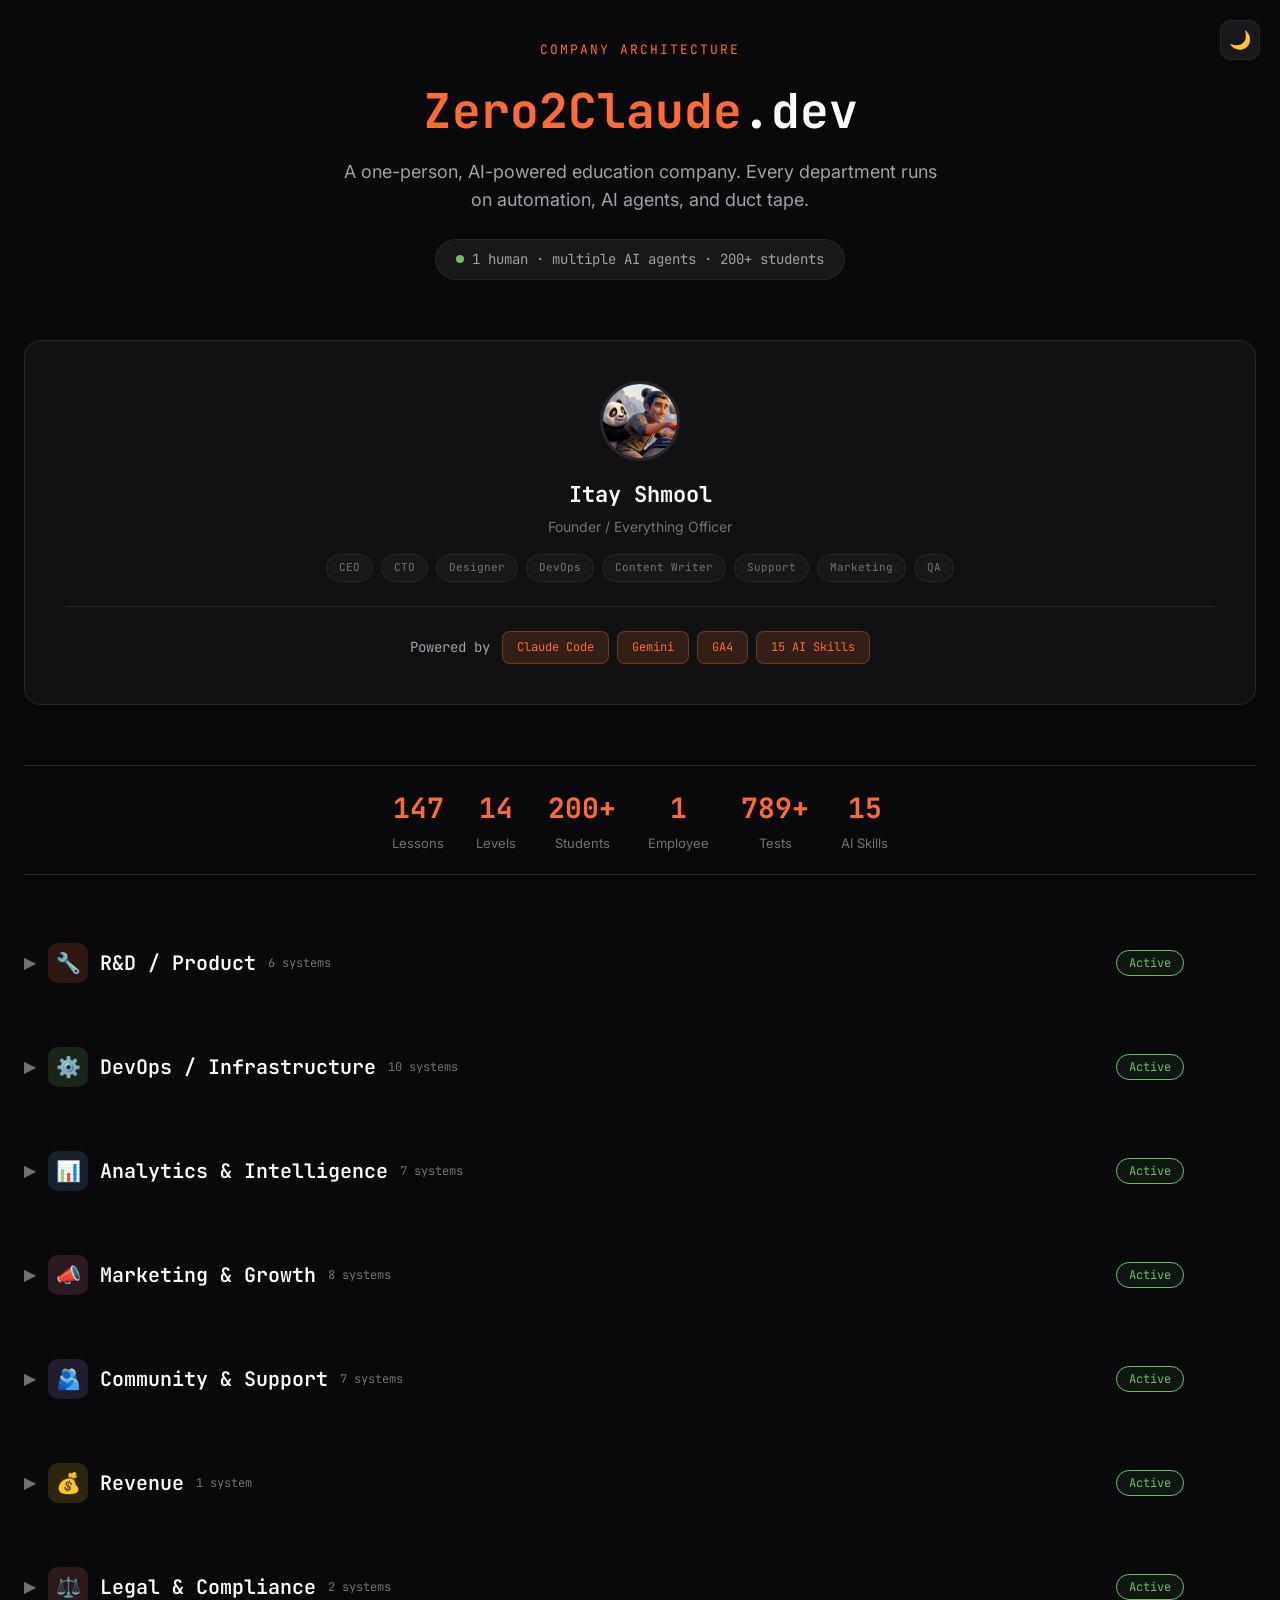
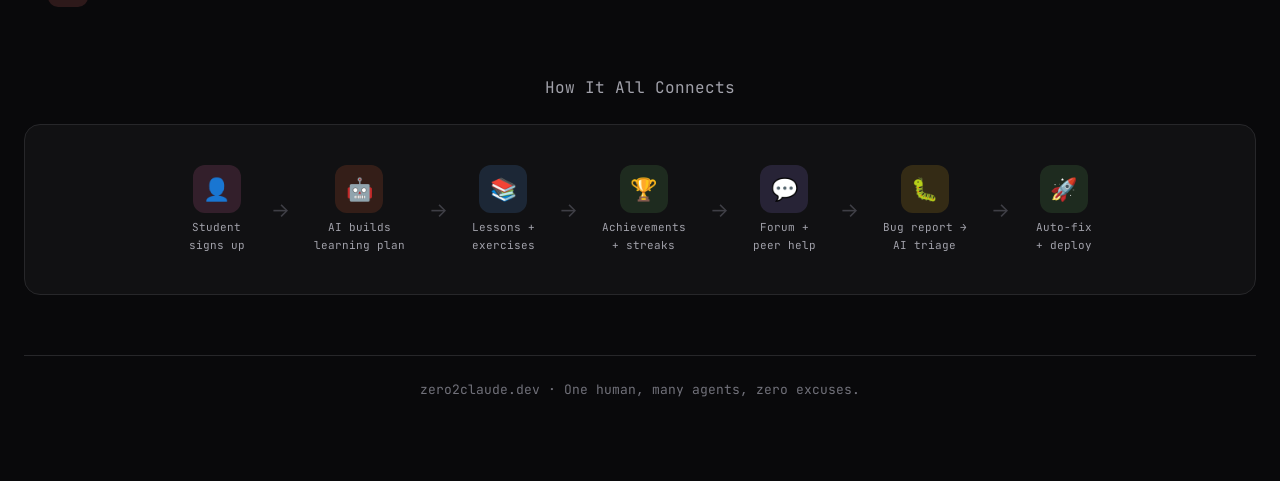
==== commit 337d4a95: "Update CEO name to Itay Shmool, add avatar image Replace emoji avatar with cropped profile image. Up" ====
--- a/index.html
+++ b/index.html
@@ -302,13 +302,15 @@
     width: 80px;
     height: 80px;
     border-radius: 50%;
-    background: linear-gradient(135deg, var(--orange), #FF8F5E);
-    display: flex;
-    align-items: center;
-    justify-content: center;
-    font-size: 36px;
     margin: 0 auto 16px;
     border: 3px solid var(--border);
+    overflow: hidden;
+  }
+
+  .ceo-avatar img {
+    width: 100%;
+    height: 100%;
+    object-fit: cover;
   }
 
   .ceo-name {
@@ -366,12 +368,68 @@
 
   /* ── Responsive ── */
   @media (max-width: 640px) {
-    .container { padding: 24px 16px 60px; }
-    .stats-bar { gap: 20px; }
+    .container { padding: 20px 14px 48px; }
+
+    /* Header */
+    .header { margin-bottom: 36px; }
+    .header .subtitle { font-size: 15px; }
+    .header .tagline { font-size: 12px; padding: 6px 14px; }
+
+    /* Stats */
+    .stats-bar {
+      display: grid;
+      grid-template-columns: repeat(3, 1fr);
+      gap: 12px;
+      margin-bottom: 36px;
+      padding: 16px 0;
+    }
     .stat-value { font-size: 22px; }
-    .flow-diagram { flex-direction: column; }
+    .stat-label { font-size: 11px; }
+
+    /* CEO */
+    .ceo-section { padding: 24px 16px; margin-bottom: 36px; }
+    .ceo-avatar { width: 64px; height: 64px; font-size: 28px; }
+    .ceo-name { font-size: 18px; }
+    .ceo-roles { gap: 6px; }
+    .ceo-role { font-size: 10px; padding: 3px 10px; }
+    .ceo-plus { flex-direction: column; gap: 8px; }
+    .ai-stack { flex-wrap: wrap; justify-content: center; }
+    .ai-chip { font-size: 11px; padding: 4px 10px; }
+
+    /* Section headers */
+    .section-header {
+      flex-wrap: wrap;
+      gap: 8px;
+      padding: 8px 8px;
+      margin-left: -8px;
+      margin-right: -8px;
+      width: calc(100% + 16px);
+    }
+    .section-icon { width: 32px; height: 32px; font-size: 16px; border-radius: 8px; }
+    .section-title { font-size: 15px; }
+    .section-count { display: none; }
+    .section-link { display: none; }
+    .section-status { font-size: 10px; padding: 2px 8px; }
+    .org-section { margin-bottom: 32px; }
+
+    /* Cards */
+    .cards { grid-template-columns: 1fr; gap: 12px; }
+    .card { padding: 16px; }
+    .card-name { font-size: 13px; }
+    .card-desc { font-size: 12px; }
+
+    /* Flow */
+    .flow-section { margin: 36px 0; }
+    .flow-diagram { flex-direction: column; padding: 16px; }
     .flow-arrow { transform: rotate(90deg); }
-    .ceo-roles { gap: 6px; }
+    .flow-node { padding: 10px 16px; min-width: unset; }
+    .flow-node-icon { width: 40px; height: 40px; font-size: 18px; }
+
+    /* Footer */
+    .footer { margin-top: 36px; font-size: 11px; }
+
+    /* Theme toggle - smaller on mobile */
+    .theme-toggle { top: 12px; right: 12px; width: 36px; height: 36px; font-size: 16px; }
   }
 </style>
 </head>
@@ -392,8 +450,8 @@
 
   <!-- CEO -->
   <div class="ceo-section">
-    <div class="ceo-avatar">👨‍💻</div>
-    <div class="ceo-name">Itay</div>
+    <div class="ceo-avatar"><img src="shared/avatar.png" alt="Itay Shmool"></div>
+    <div class="ceo-name">Itay Shmool</div>
     <div style="color: var(--text-dim); font-size: 14px;">Founder / Everything Officer</div>
     <div class="ceo-roles">
       <span class="ceo-role">CEO</span>
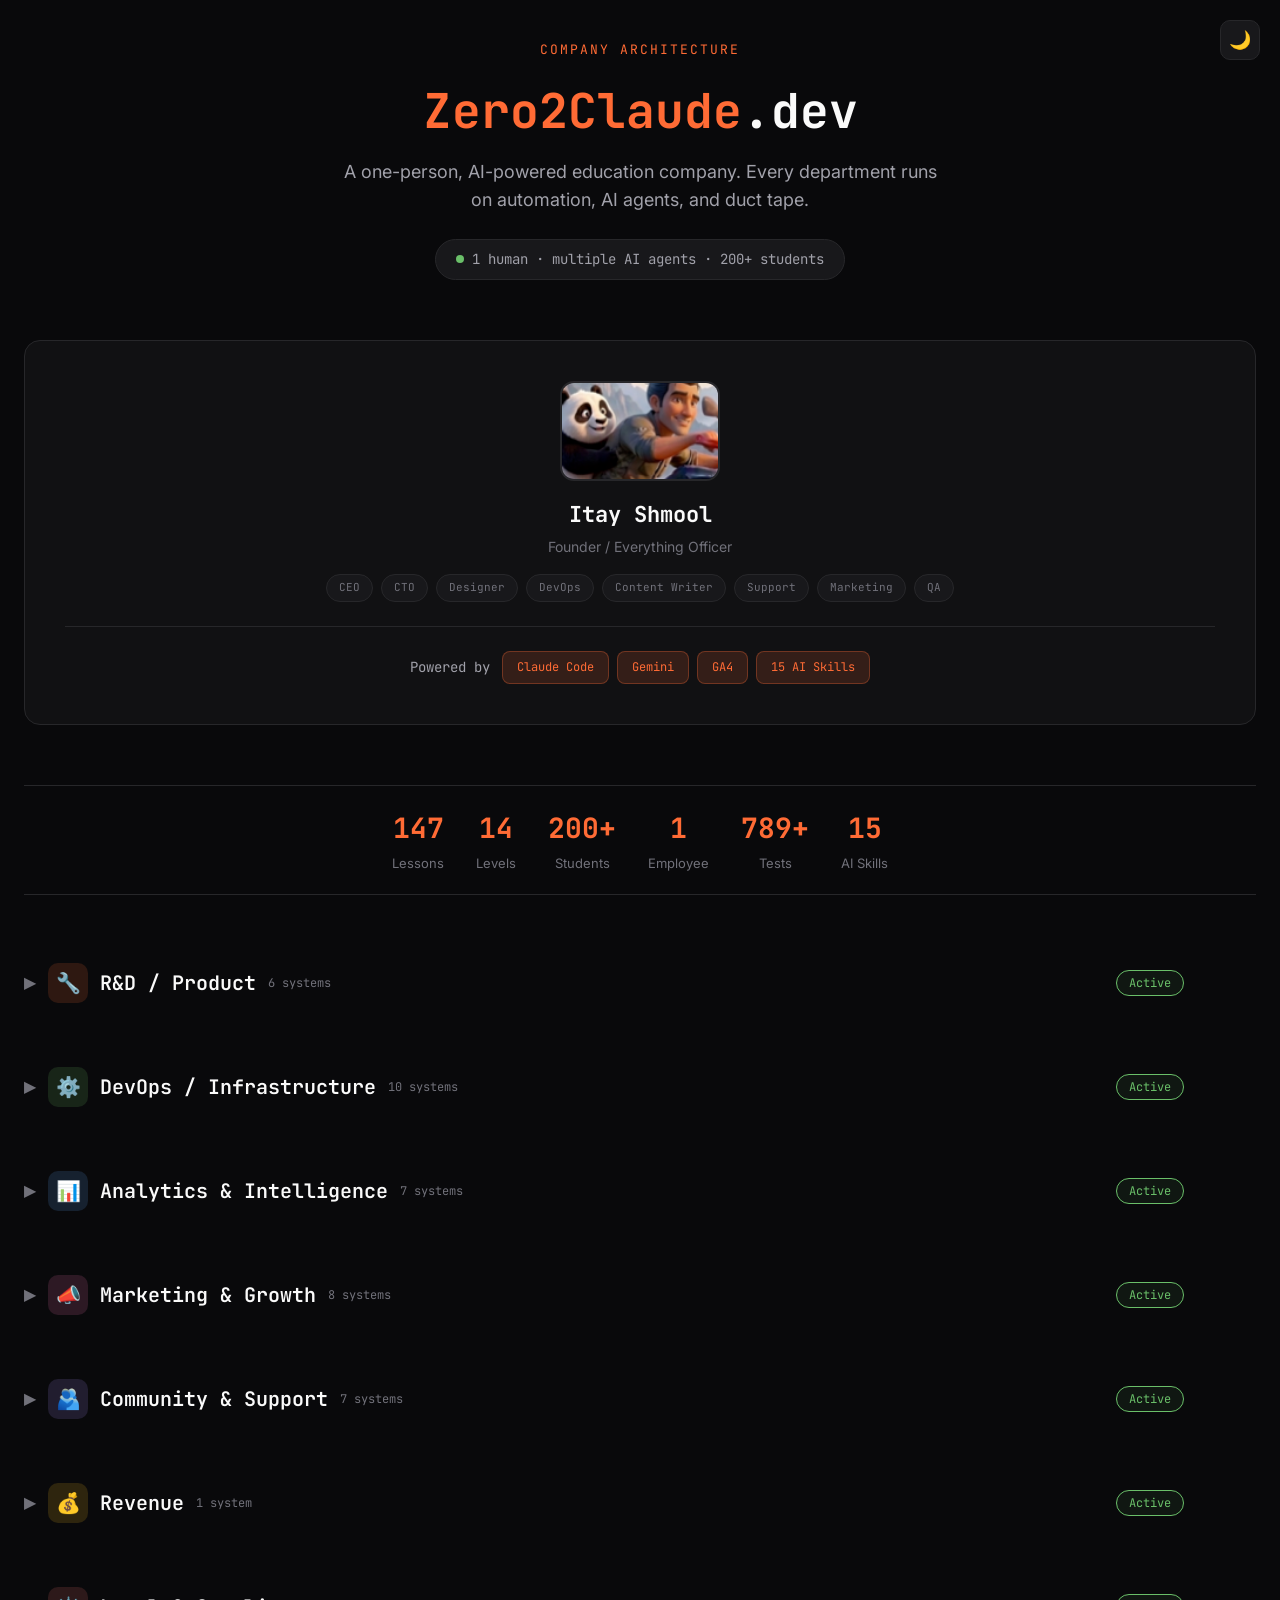
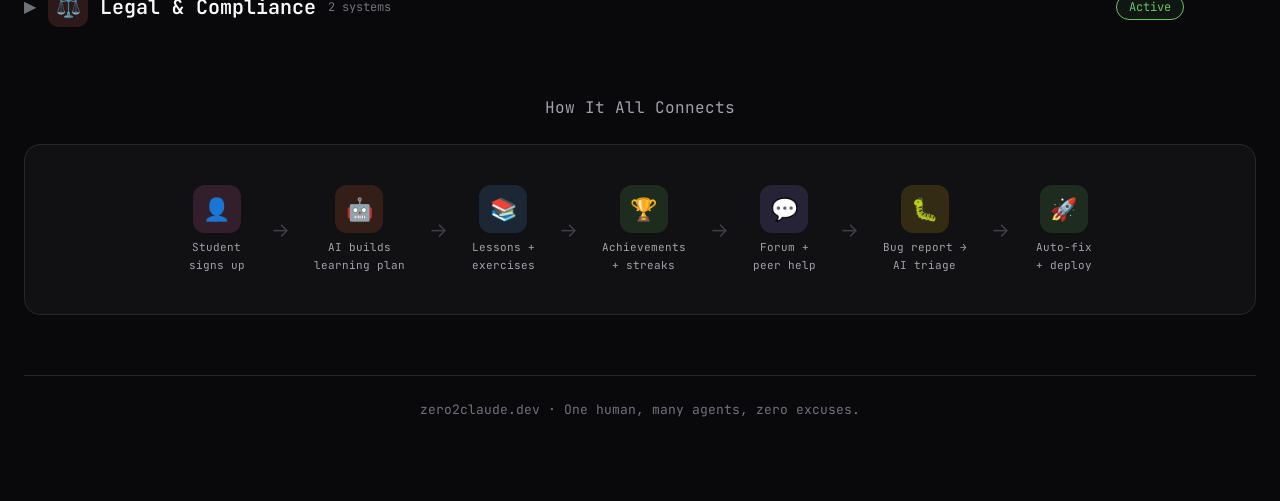
==== commit bc3b070e: "Change CEO avatar from circle to rounded rectangle Co-Authored-By: Claude <noreply@anthropic.com>" ====
--- a/index.html
+++ b/index.html
@@ -299,11 +299,11 @@
   }
 
   .ceo-avatar {
-    width: 80px;
-    height: 80px;
-    border-radius: 50%;
+    width: 160px;
+    height: 100px;
+    border-radius: 14px;
     margin: 0 auto 16px;
-    border: 3px solid var(--border);
+    border: 2px solid var(--border);
     overflow: hidden;
   }
 
@@ -388,7 +388,7 @@
 
     /* CEO */
     .ceo-section { padding: 24px 16px; margin-bottom: 36px; }
-    .ceo-avatar { width: 64px; height: 64px; font-size: 28px; }
+    .ceo-avatar { width: 120px; height: 76px; }
     .ceo-name { font-size: 18px; }
     .ceo-roles { gap: 6px; }
     .ceo-role { font-size: 10px; padding: 3px 10px; }
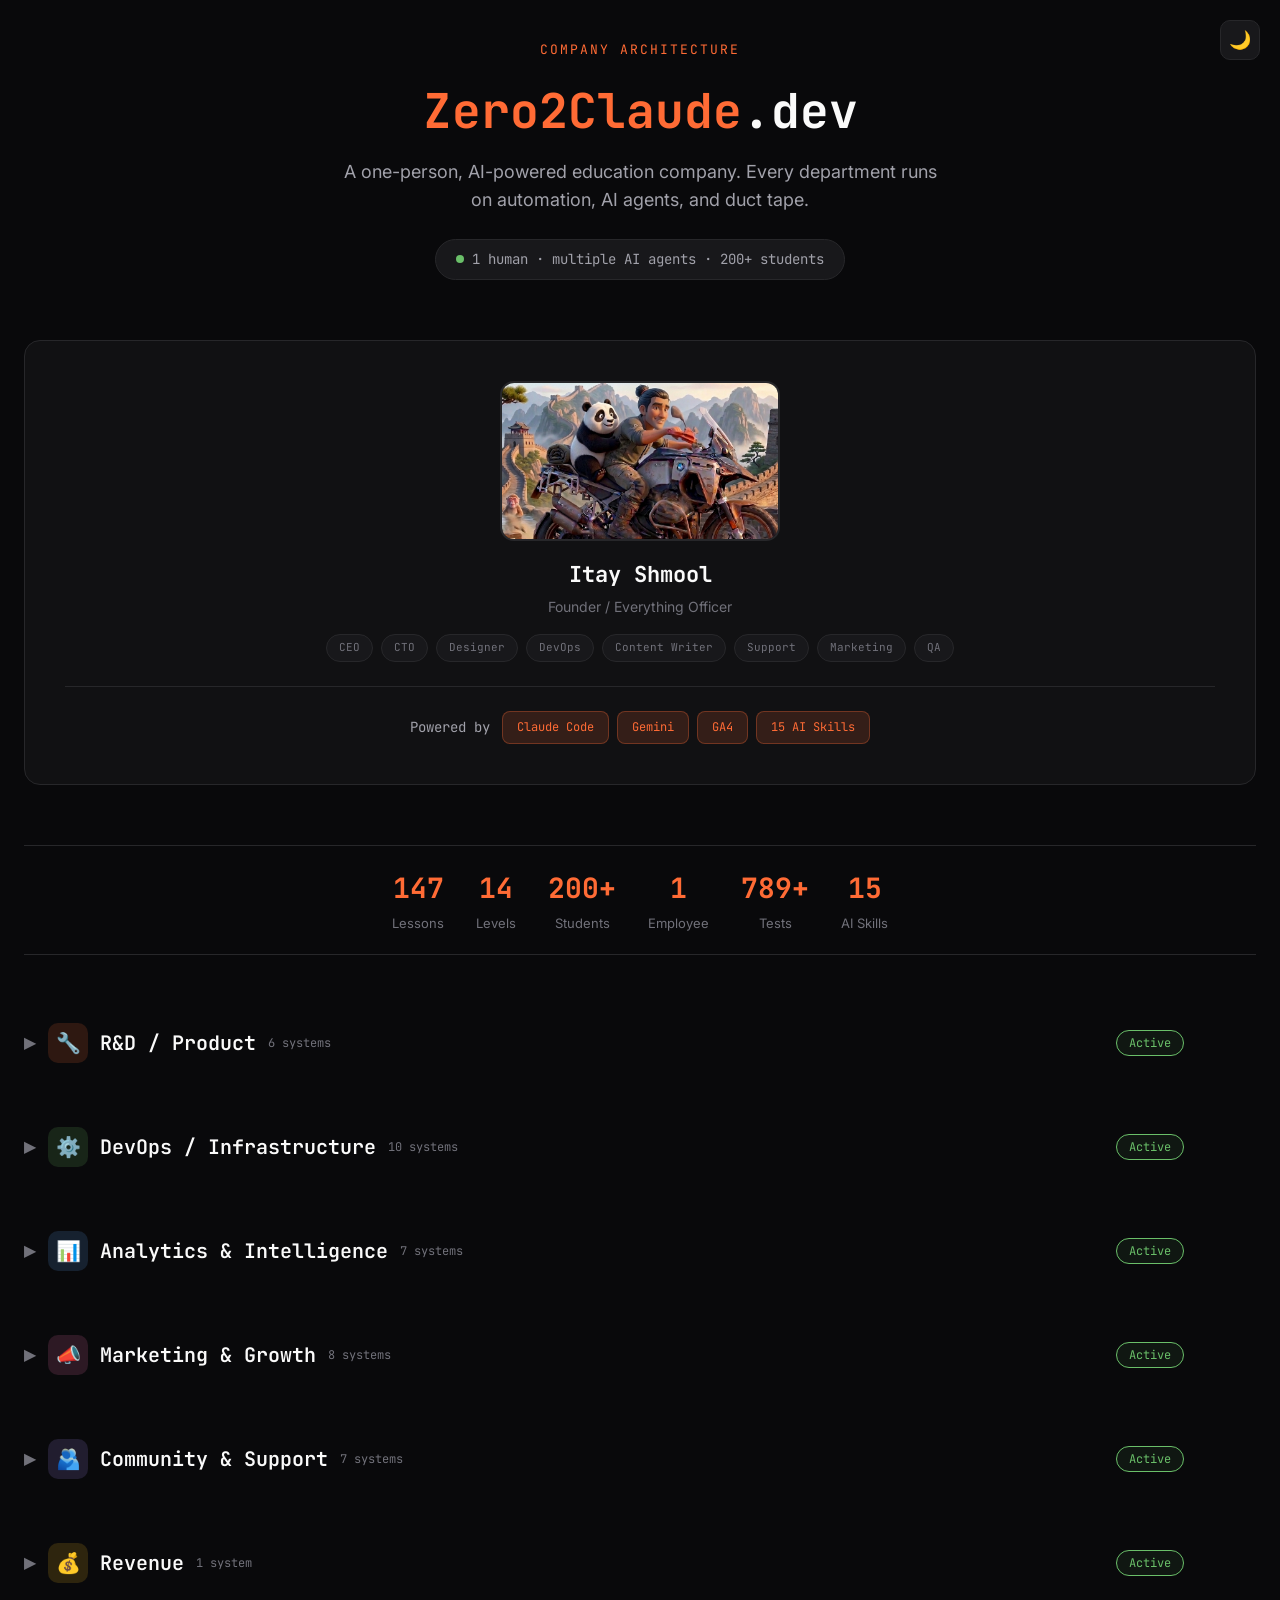
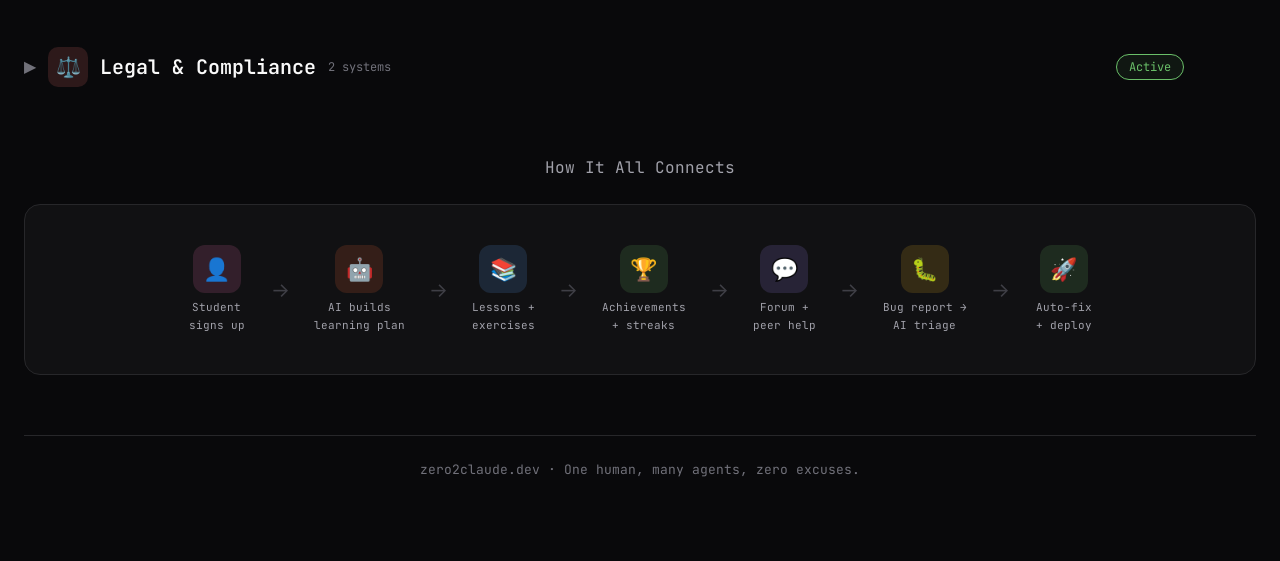
==== commit 3be3bf4c: "Widen CEO avatar to show full motorcycle scene Wider crop showing rider, panda, motorcycle, and Grea" ====
--- a/index.html
+++ b/index.html
@@ -299,8 +299,8 @@
   }
 
   .ceo-avatar {
-    width: 160px;
-    height: 100px;
+    width: 280px;
+    height: 160px;
     border-radius: 14px;
     margin: 0 auto 16px;
     border: 2px solid var(--border);
@@ -388,7 +388,7 @@
 
     /* CEO */
     .ceo-section { padding: 24px 16px; margin-bottom: 36px; }
-    .ceo-avatar { width: 120px; height: 76px; }
+    .ceo-avatar { width: 200px; height: 114px; }
     .ceo-name { font-size: 18px; }
     .ceo-roles { gap: 6px; }
     .ceo-role { font-size: 10px; padding: 3px 10px; }
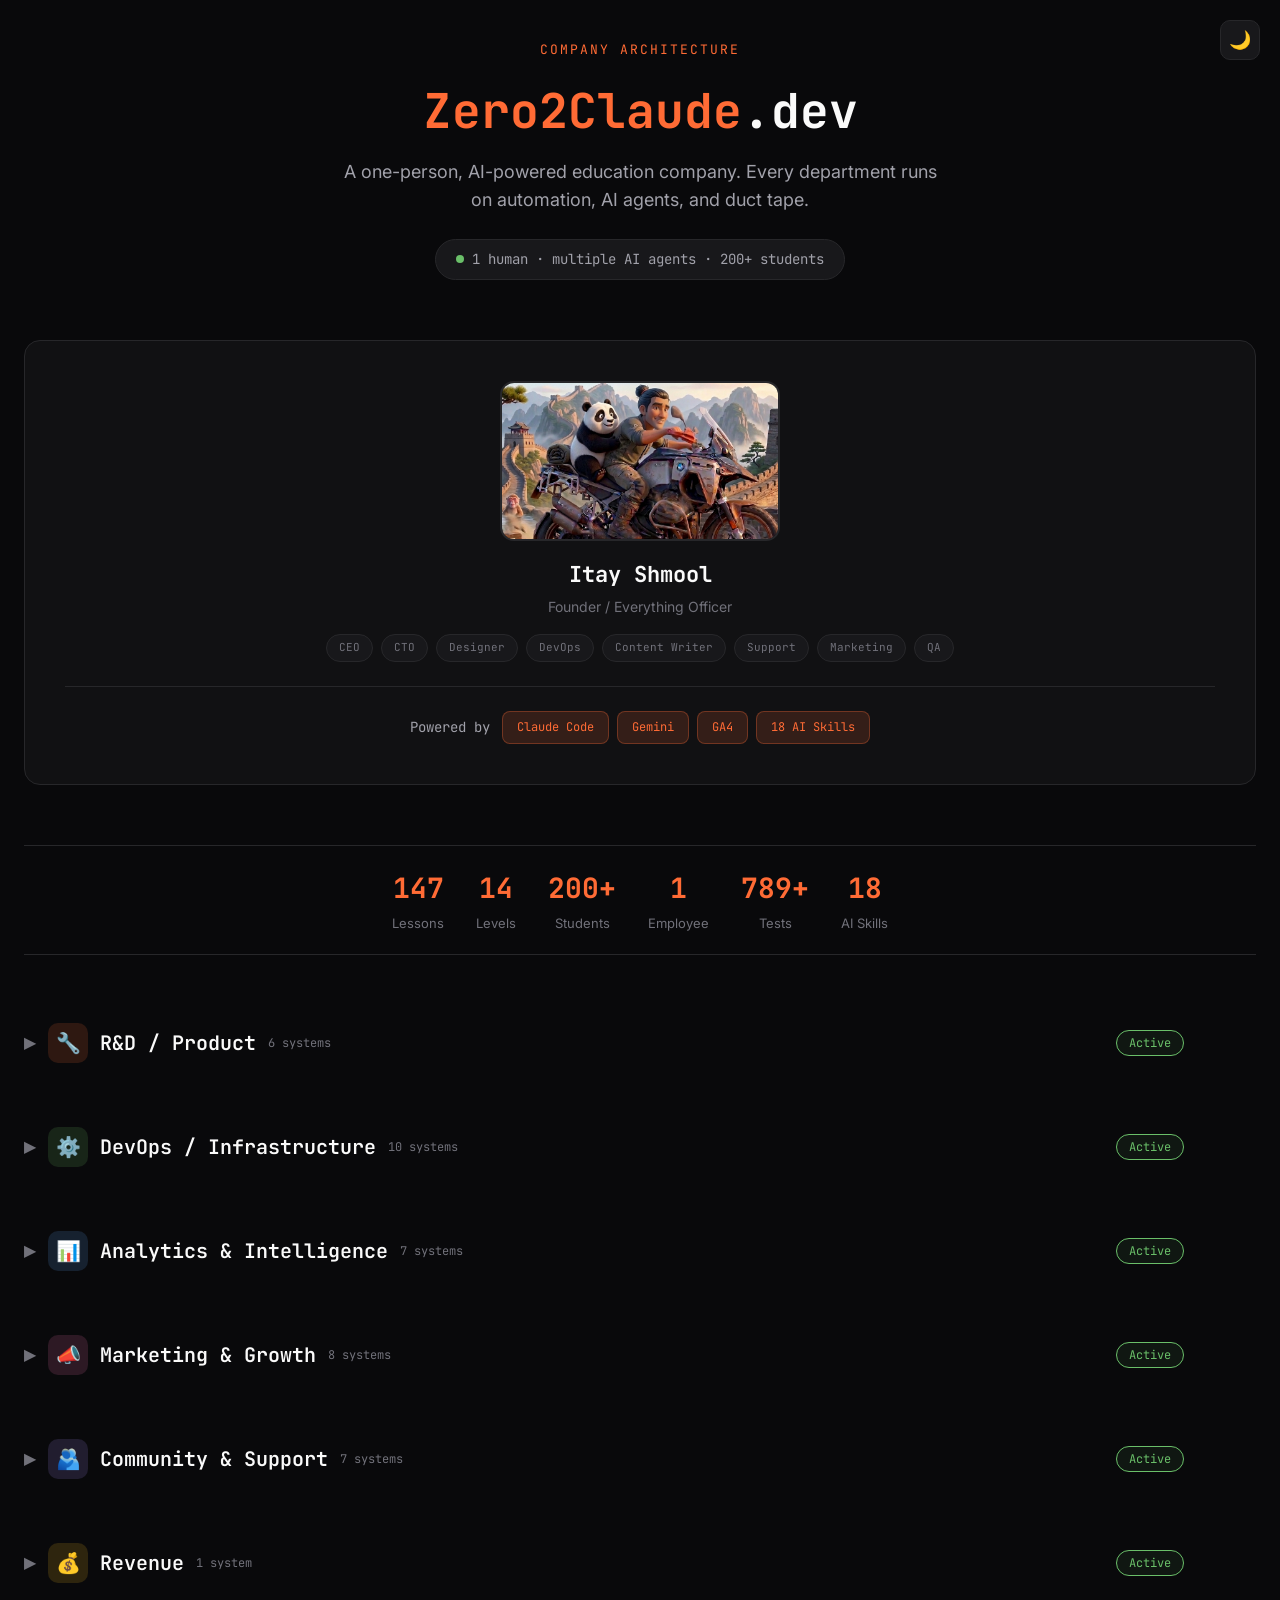
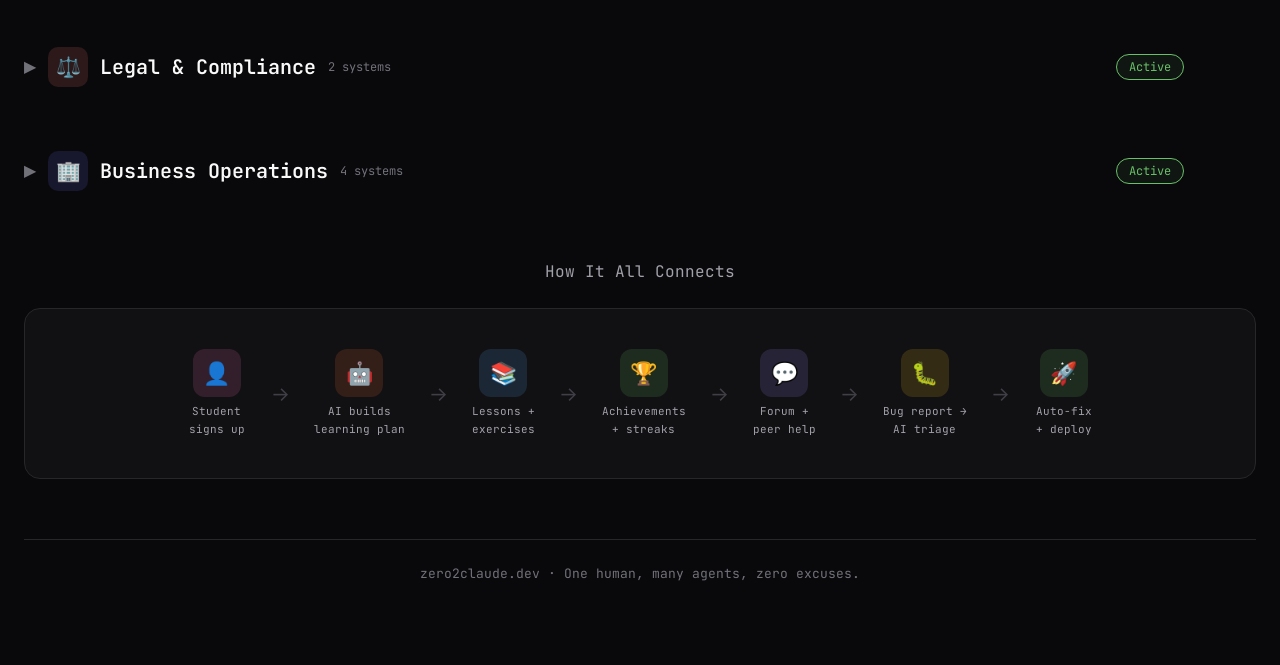
==== commit fe341a7b: "Add Business Operations department with 3 AI skills and dashboard New department: Ops (Business Oper" ====
--- a/index.html
+++ b/index.html
@@ -4,19 +4,19 @@
 <meta charset="UTF-8">
 <meta name="viewport" content="width=device-width, initial-scale=1.0">
 <title>Zero2Claude — One-Man AI Company</title>
-<meta name="description" content="A one-person, AI-powered education company. 7 departments, 15 AI skills, 147 lessons, 200+ students — all run by one human and multiple AI agents.">
+<meta name="description" content="A one-person, AI-powered education company. 8 departments, 18 AI skills, 147 lessons, 200+ students — all run by one human and multiple AI agents.">
 
 <!-- Open Graph -->
 <meta property="og:type" content="website">
 <meta property="og:title" content="Zero2Claude.dev — One-Man AI Company">
-<meta property="og:description" content="7 departments, 15 AI skills, 147 lessons, 200+ students — all run by one human and multiple AI agents.">
+<meta property="og:description" content="8 departments, 18 AI skills, 147 lessons, 200+ students — all run by one human and multiple AI agents.">
 <meta property="og:image" content="https://team.zero2claude.dev/shared/og-image.png">
 <meta property="og:url" content="https://team.zero2claude.dev">
 
 <!-- Twitter Card -->
 <meta name="twitter:card" content="summary_large_image">
 <meta name="twitter:title" content="Zero2Claude.dev — One-Man AI Company">
-<meta name="twitter:description" content="7 departments, 15 AI skills, 147 lessons, 200+ students — all run by one human and multiple AI agents.">
+<meta name="twitter:description" content="8 departments, 18 AI skills, 147 lessons, 200+ students — all run by one human and multiple AI agents.">
 <meta name="twitter:image" content="https://team.zero2claude.dev/shared/og-image.png">
 <link rel="stylesheet" href="shared/style.css">
 <style>
@@ -469,7 +469,7 @@
         <span class="ai-chip">Claude Code</span>
         <span class="ai-chip">Gemini</span>
         <span class="ai-chip">GA4</span>
-        <span class="ai-chip">15 AI Skills</span>
+        <span class="ai-chip">18 AI Skills</span>
       </div>
     </div>
   </div>
@@ -497,7 +497,7 @@
       <div class="stat-label">Tests</div>
     </div>
     <div class="stat">
-      <div class="stat-value">15</div>
+      <div class="stat-value">18</div>
       <div class="stat-label">AI Skills</div>
     </div>
   </div>
@@ -1123,6 +1123,75 @@
         <div class="card-stack">
           <span class="chip">10 sections</span>
           <span class="chip">GDPR aware</span>
+        </div>
+      </div>
+    </div>
+    </div>
+  </div>
+
+  <!-- ═══════════════════════════════════════ -->
+  <!-- Business Operations -->
+  <!-- ═══════════════════════════════════════ -->
+  <div class="org-section">
+    <button class="section-header" aria-expanded="false" data-target="ops-body">
+      <span class="section-chevron">&#9654;</span>
+      <div class="section-icon" style="background: rgba(99, 102, 241, 0.15);">🏢</div>
+      <div class="section-title">Business Operations</div>
+      <span class="section-count">4 systems</span>
+      <span class="section-status status-active">Active</span>
+      <a href="ops/" class="section-link" onclick="event.stopPropagation()">Open &rarr;</a>
+    </button>
+    <div class="section-body collapsed" id="ops-body">
+    <div class="cards">
+      <div class="card">
+        <div class="card-header">
+          <span class="card-emoji">📋</span>
+          <span class="card-name">Daily Standup Agent</span>
+          <span class="card-badge badge-ai">AI Skill</span>
+        </div>
+        <div class="card-desc">Cross-department standup. Probes production health, queries KPIs, checks department status, writes briefing to the company dashboard.</div>
+        <div class="card-stack">
+          <span class="chip">/ops-standup</span>
+          <span class="chip">Render MCP</span>
+          <span class="chip">Google Sheets</span>
+        </div>
+      </div>
+      <div class="card">
+        <div class="card-header">
+          <span class="card-emoji">📊</span>
+          <span class="card-name">Weekly Review Agent</span>
+          <span class="card-badge badge-ai">AI Skill</span>
+        </div>
+        <div class="card-desc">Deep weekly analysis. KPI trends, task completion, incident review, department metrics, strategic recommendations.</div>
+        <div class="card-stack">
+          <span class="chip">/ops-review</span>
+          <span class="chip">Trend Analysis</span>
+          <span class="chip">Strategy</span>
+        </div>
+      </div>
+      <div class="card">
+        <div class="card-header">
+          <span class="card-emoji">🎛️</span>
+          <span class="card-name">KPI Dashboard Manager</span>
+          <span class="card-badge badge-ai">AI Skill</span>
+        </div>
+        <div class="card-desc">Direct dashboard interface. Add tasks, log incidents, update statuses, query trends. Shared state for all Ops skills.</div>
+        <div class="card-stack">
+          <span class="chip">/ops-kpi</span>
+          <span class="chip">Tasks</span>
+          <span class="chip">Incidents</span>
+        </div>
+      </div>
+      <div class="card">
+        <div class="card-header">
+          <span class="card-emoji">📈</span>
+          <span class="card-name">Company Dashboard</span>
+          <span class="card-badge badge-auto">Google Sheet</span>
+        </div>
+        <div class="card-desc">Centralized Google Sheet — KPIs, Tasks, Agent Log, Incidents. Single source of truth for company state.</div>
+        <div class="card-stack">
+          <span class="chip">4 tabs</span>
+          <span class="chip">Daily metrics</span>
         </div>
       </div>
     </div>
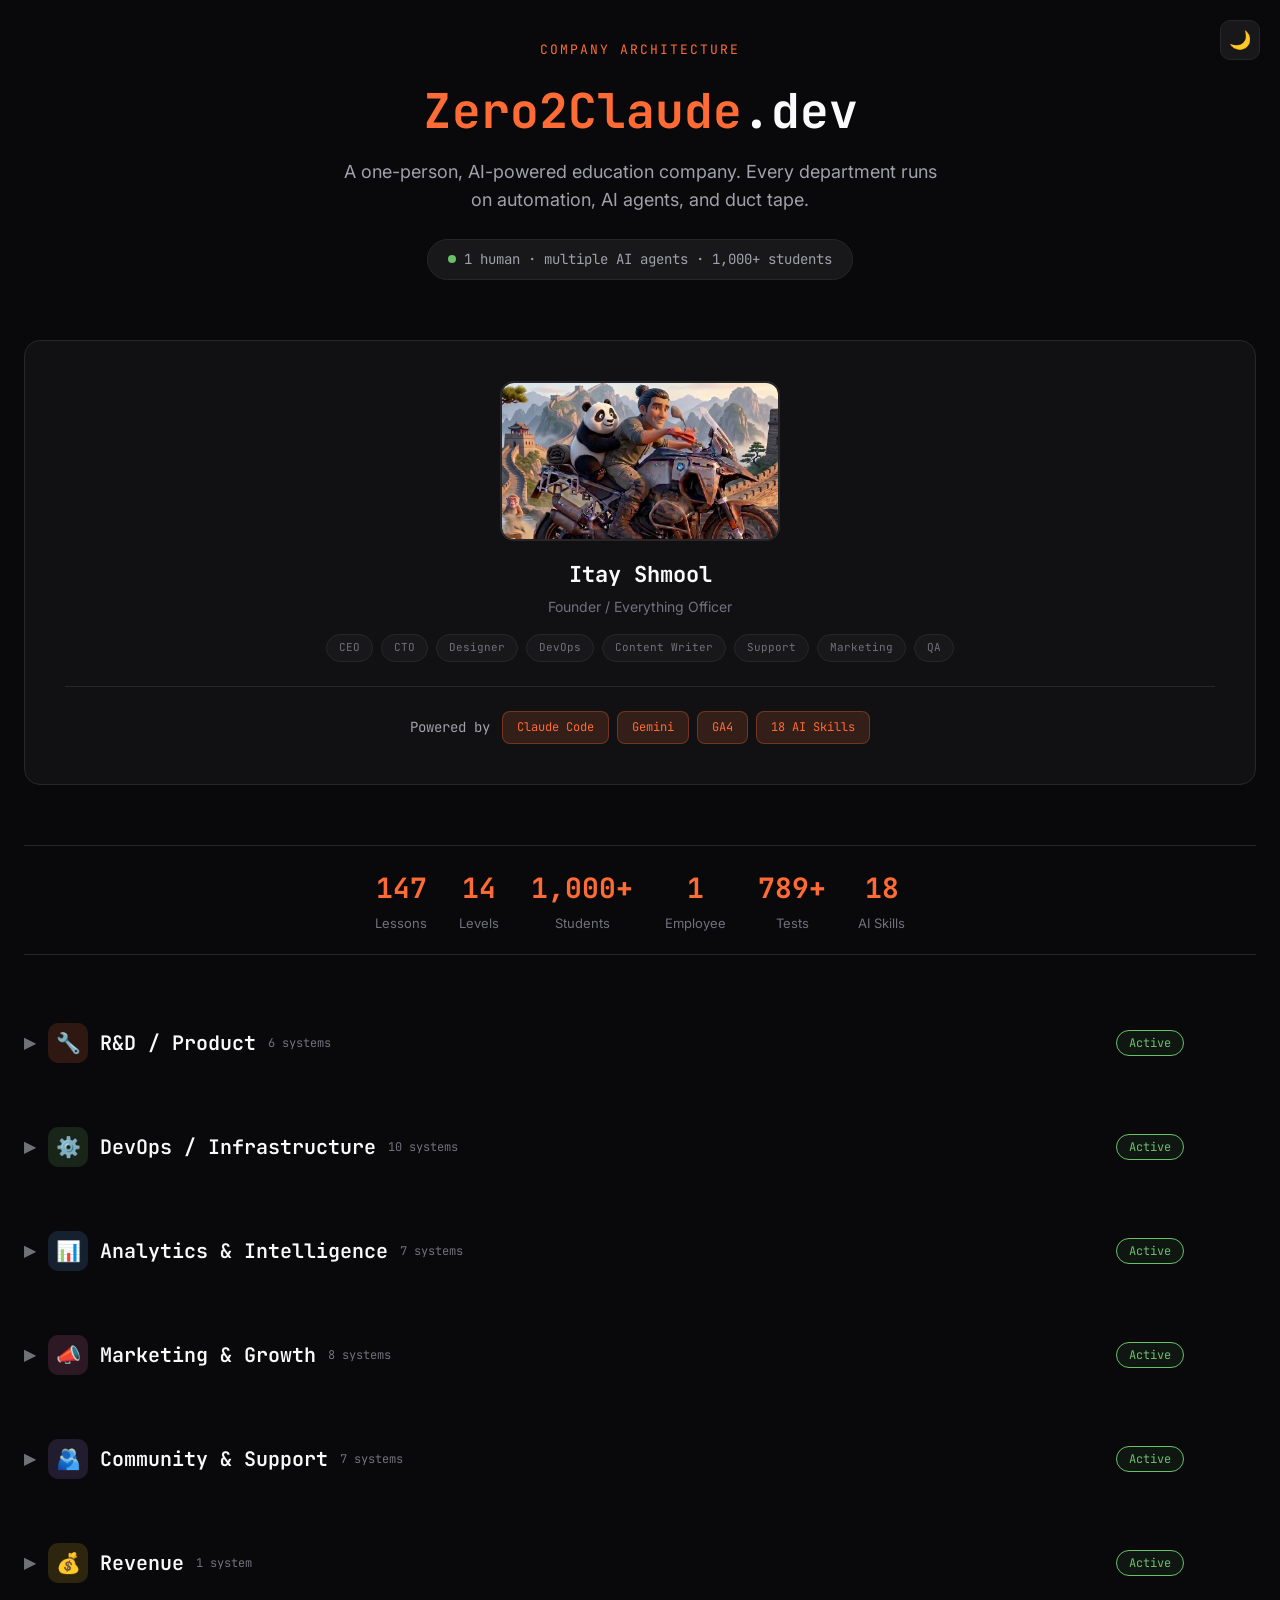
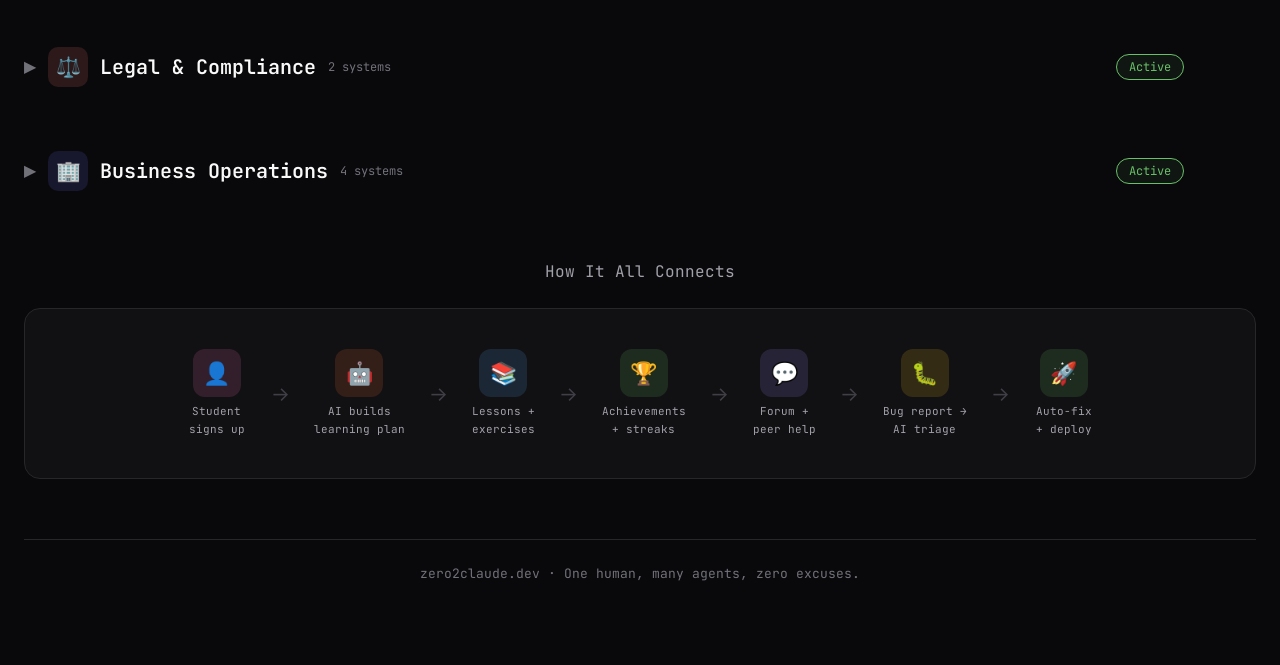
==== commit 935eab36: "Update student count from 200+ to 1,000+ across all pages Co-Authored-By: Claude <noreply@anthropic." ====
--- a/index.html
+++ b/index.html
@@ -4,19 +4,19 @@
 <meta charset="UTF-8">
 <meta name="viewport" content="width=device-width, initial-scale=1.0">
 <title>Zero2Claude — One-Man AI Company</title>
-<meta name="description" content="A one-person, AI-powered education company. 8 departments, 18 AI skills, 147 lessons, 200+ students — all run by one human and multiple AI agents.">
+<meta name="description" content="A one-person, AI-powered education company. 8 departments, 18 AI skills, 147 lessons, 1,000+ students — all run by one human and multiple AI agents.">
 
 <!-- Open Graph -->
 <meta property="og:type" content="website">
 <meta property="og:title" content="Zero2Claude.dev — One-Man AI Company">
-<meta property="og:description" content="8 departments, 18 AI skills, 147 lessons, 200+ students — all run by one human and multiple AI agents.">
+<meta property="og:description" content="8 departments, 18 AI skills, 147 lessons, 1,000+ students — all run by one human and multiple AI agents.">
 <meta property="og:image" content="https://team.zero2claude.dev/shared/og-image.png">
 <meta property="og:url" content="https://team.zero2claude.dev">
 
 <!-- Twitter Card -->
 <meta name="twitter:card" content="summary_large_image">
 <meta name="twitter:title" content="Zero2Claude.dev — One-Man AI Company">
-<meta name="twitter:description" content="8 departments, 18 AI skills, 147 lessons, 200+ students — all run by one human and multiple AI agents.">
+<meta name="twitter:description" content="8 departments, 18 AI skills, 147 lessons, 1,000+ students — all run by one human and multiple AI agents.">
 <meta name="twitter:image" content="https://team.zero2claude.dev/shared/og-image.png">
 <link rel="stylesheet" href="shared/style.css">
 <style>
@@ -444,7 +444,7 @@
     <p class="subtitle">A one-person, AI-powered education company. Every department runs on automation, AI agents, and duct tape.</p>
     <div class="tagline">
       <span class="dot"></span>
-      1 human &middot; multiple AI agents &middot; 200+ students
+      1 human &middot; multiple AI agents &middot; 1,000+ students
     </div>
   </div>
 
@@ -485,7 +485,7 @@
       <div class="stat-label">Levels</div>
     </div>
     <div class="stat">
-      <div class="stat-value">200+</div>
+      <div class="stat-value">1,000+</div>
       <div class="stat-label">Students</div>
     </div>
     <div class="stat">
@@ -935,7 +935,7 @@
           <span class="card-name">Referral System</span>
           <span class="card-badge badge-todo">Missing</span>
         </div>
-        <div class="card-desc">200 students but no mechanism for them to invite others. No shareable links, no tracking, no incentives.</div>
+        <div class="card-desc">1,000 students but no mechanism for them to invite others. No shareable links, no tracking, no incentives.</div>
         <div class="card-stack">
           <span class="chip">Invite links?</span>
         </div>
@@ -1047,7 +1047,7 @@
           <span class="card-name">Testimonials</span>
           <span class="card-badge badge-todo">Missing</span>
         </div>
-        <div class="card-desc">200 students but no visible reviews or success stories. No social proof on the landing page.</div>
+        <div class="card-desc">1,000 students but no visible reviews or success stories. No social proof on the landing page.</div>
         <div class="card-stack">
           <span class="chip">Landing page?</span>
         </div>
